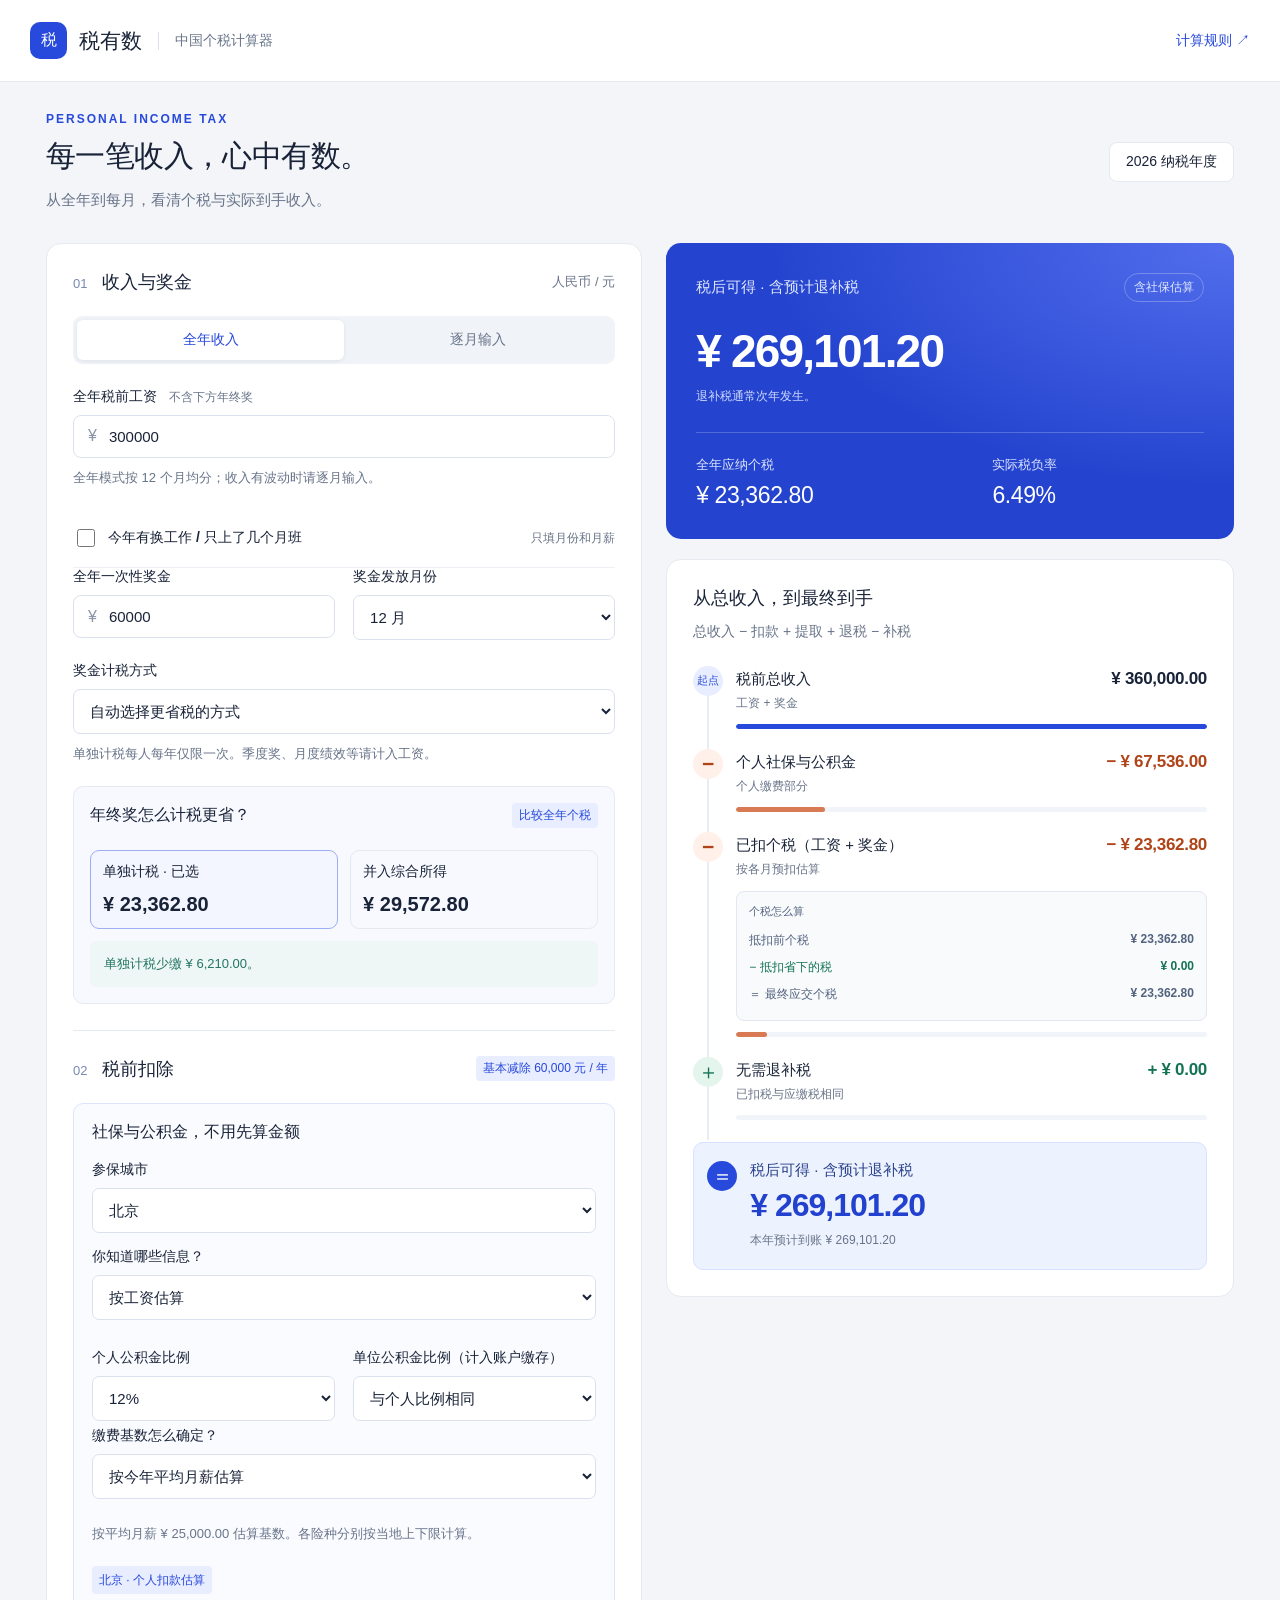
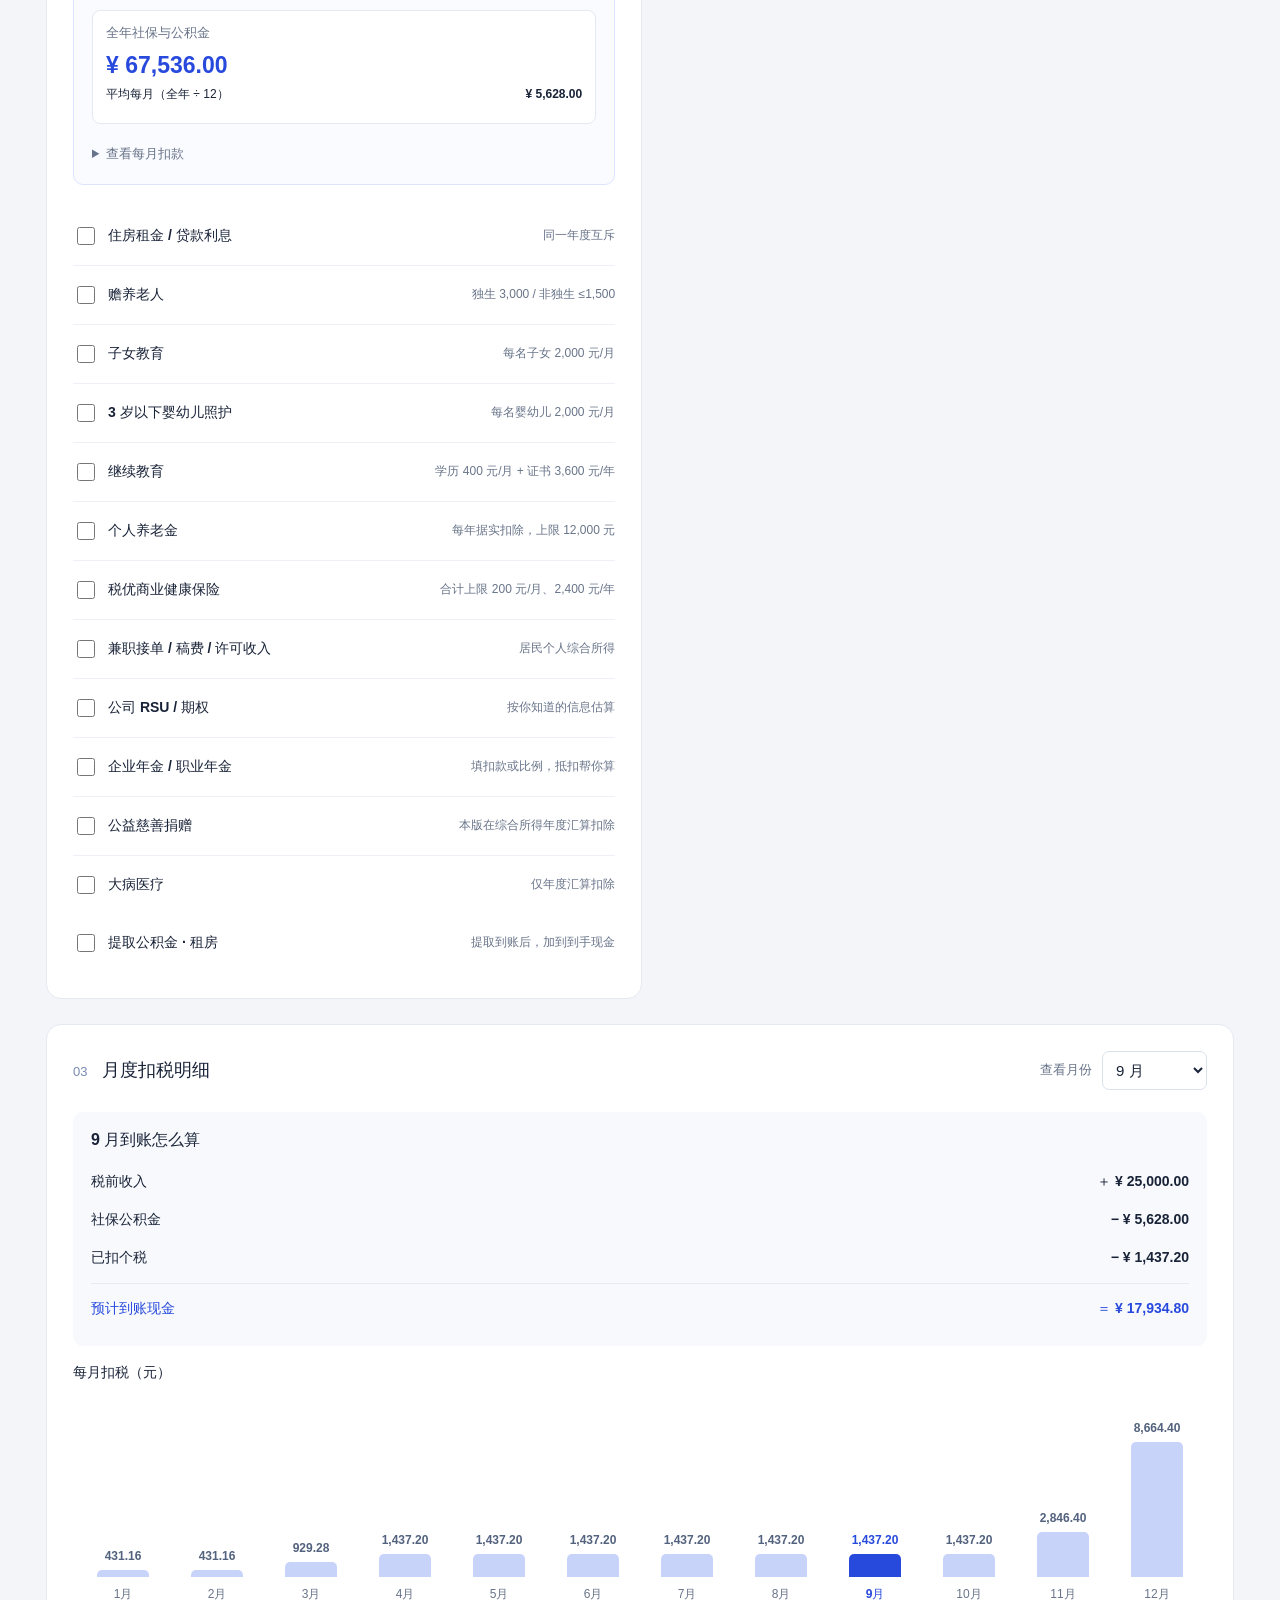
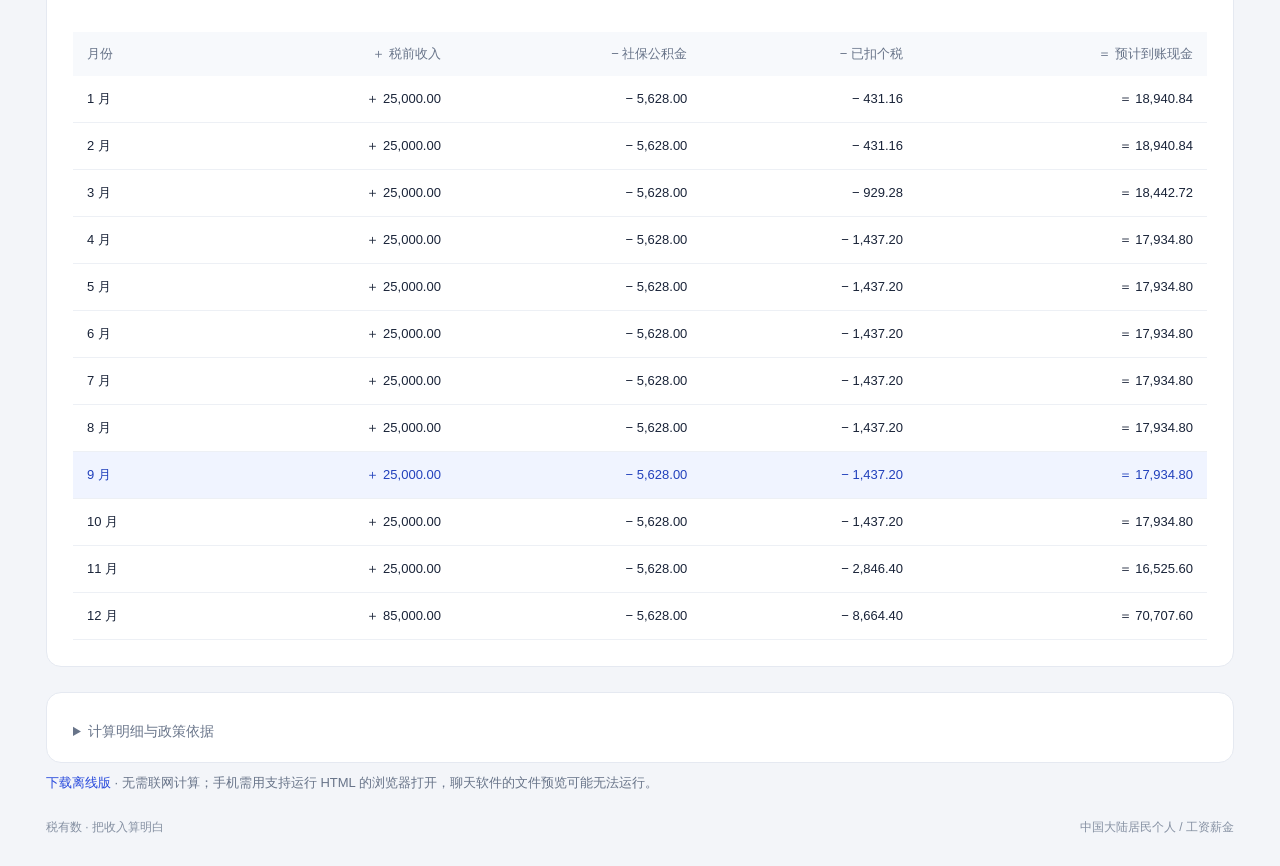
==== index.html @ 05e70723 "Publish responsive tax calculator" ====
<!doctype html>
<html lang="zh-CN"><head><meta charset="utf-8"><meta name="viewport" content="width=device-width,initial-scale=1"><title>税有数 · 中国个税计算器</title><meta name="description" content="计算中国居民工资薪金全年个税与月度累计预扣，比较年终奖计税方案，配置专项附加扣除。"><link rel="icon" type="image/svg+xml" href="data:image/svg+xml,%3Csvg xmlns='http://www.w3.org/2000/svg' viewBox='0 0 32 32'%3E%3Crect width='32' height='32' rx='8' fill='%232749dc'/%3E%3Cpath d='M9 9h14M9 15h5m4 0h5M9 21h5m4 0h5' stroke='white' stroke-width='3'/%3E%3C/svg%3E"><link rel="stylesheet" href="style.css?v=20"></head>
<body><header><div class="brand"><span class="logo">税</span><strong>税有数</strong><span class="brand-sub">中国个税计算器</span></div><a href="#rules">计算规则 ↗</a></header>
<main><div class="intro"><div><div class="eyebrow">PERSONAL INCOME TAX</div><h1>每一笔收入，心中有数。</h1><p>从全年到每月，看清个税与实际到手收入。</p></div><span class="year-tag">2026 纳税年度</span></div>
<div class="workspace"><section class="card inputs"><div class="section-title"><h2><span>01</span> 收入与奖金</h2><span class="muted">人民币 / 元</span></div><div class="segmented" id="input-mode"><button type="button" data-mode="annual" aria-pressed="true">全年收入</button><button type="button" data-mode="monthly" aria-pressed="false">逐月输入</button></div><div id="annual-input"><label for="annual">全年税前工资 <small>不含下方年终奖</small></label><div class="money-input"><span>¥</span><input id="annual" type="number" min="0" max="1000000000" step="0.01" value="300000"></div><p class="hint">全年模式按 12 个月均分；收入有波动时请逐月输入。</p></div><div id="monthly-input" hidden></div><div class="two-col"><div><label for="bonus">全年一次性奖金</label><div class="money-input"><span>¥</span><input id="bonus" type="number" min="0" max="1000000000" step="0.01" value="60000"></div></div><div><label for="bonus-month">奖金发放月份</label><select id="bonus-month"><option value="11">12 月</option></select></div></div><label for="method">奖金计税方式</label><select id="method"><option value="auto">自动选择更省税的方式</option><option value="separate">年终奖单独计税</option><option value="merged">并入全年综合所得</option></select><p class="hint">单独计税每人每年仅限一次。季度奖、月度绩效等请计入工资。</p><section id="comparison" class="bonus-comparison"></section><div id="deductions"></div></section>
<div class="results"><section class="net-card"><div class="net-heading"><span>税后可得 · 含预计退补税</span><span class="pill">实时测算</span></div><div class="net-value" id="net">¥ 0.00</div><p>退补税通常次年发生。</p><div class="net-bottom"><div>全年应纳个税<strong id="total-tax">¥ 0.00</strong></div><div>实际税负率<strong id="effective">0%</strong></div></div></section><section class="card" id="breakdown"></section></div></div>
<section class="card monthly-card"><div class="section-title"><h2><span>03</span> 月度扣税明细</h2><label class="month-select">查看月份 <select id="selected-month"></select></label></div><div id="month-summary"></div><h3 class="chart-title">每月扣税（元）</h3><div class="chart" id="chart" aria-label="十二个月预扣个税"></div><div class="table-wrap"><table><thead><tr><th>月份</th><th>税前收入</th><th>社保公积金</th><th>累计应税所得</th><th>工资预扣税</th><th>奖金单独税</th><th>副业预扣估算</th><th>税后收入</th><th>公积金提取</th><th>预计到账现金</th></tr></thead><tbody id="rows"></tbody></table></div></section>
<section class="card rules" id="rules"><h2>计算过程与政策依据</h2><div id="formula"></div><details><summary>适用范围与计算假设</summary><p>适用于中国大陆居民个人、同一单位全年连续任职的工资薪金与一笔符合规定的全年一次性奖金。副业入口覆盖居民劳务报酬、稿酬、特许权使用费；股权入口仅覆盖单位确认符合单独计税条件的股权激励。暂不覆盖经营所得、境外所得、非居民、特殊减免税，以及符合条件的直接减除全年 6 万元等特殊预扣办法。换单位或年中入职可切换实际已扣税核对模式；不模拟多单位扣缴。实际扣缴取决于单位申报记录。</p><p>全年税额为按当前输入测算的法定税额；月度税额为模拟预扣。默认退补税基于模拟；启用实际已扣税时按填写记录核对，满足确认条件时提示汇算免补税。可支配收入不扣日常房租、子女教育、医疗等生活支出；专项附加扣除只是减少应税所得，不是等额返现。个人养老金领取环节的税款不在本次测算中。</p><p>输入仅在当前网页内存中参与运算，刷新即恢复示例；不保存或上传收入数据。默认数值为演示数据，请按真实情况填写。</p></details><details><summary>税率表与官方政策来源 · 核验于 2026-09-20</summary><div id="rate-table"></div><ul><li><a target="_blank" rel="noopener" href="https://www.chinatax.gov.cn/chinatax/n810341/n810760/c3959585/content.html">国家税务总局：工资薪金累计预扣法与税率表</a></li><li><a target="_blank" rel="noopener" href="https://fgk.chinatax.gov.cn/zcfgk/c102416/c5211524/content.html">全年一次性奖金政策（执行至 2027 年 12 月 31 日）</a></li><li><a target="_blank" rel="noopener" href="https://www.chinatax.gov.cn/chinatax/n810219/n810744/n3752930/n3752974/c3963375/content.html">专项附加扣除暂行办法（结合下方提高标准通知）</a></li><li><a target="_blank" rel="noopener" href="https://www.gov.cn/zhengce/202309/content_6901403.htm">2023 年提高“一老一小”扣除标准</a></li><li><a target="_blank" rel="noopener" href="https://fgk.chinatax.gov.cn/zcfgk/c100016/c5237114/content.html">个人养老金每年 12,000 元限额与申报方式</a></li></ul></details><p class="hint">本工具用于个人测算，不代替个人所得税 App 的申报与税务机关核定。</p></section><section class="card rules"><h2>租房提取政策来源 · 核验于 2026-09-20</h2><p>预设覆盖普通租房。多子女、新市民、青年、保障房等优惠可能不同，可选择已核准额度填写。广州备案租房需填写中心核准上限；北京与广州简化方式的 2,000 元都是上限，不是最低到账保障。</p><p><a href="https://gjj.beijing.gov.cn/web/zwgk61/2024zcwj/436433464/436433466/436439104/index.html" target="_blank" rel="noopener">北京租房提取</a> · <a href="https://www.shzfgjj.cn/html/newxxgk/zcwj/gfxwj/224701.html" target="_blank" rel="noopener">上海租赁提取</a> · <a href="https://www.gz.gov.cn/gfxwj/sbmgfxwj/gzzfgjjglzx/content/post_9994206.html" target="_blank" rel="noopener">广州提取额度调整</a> · <a href="https://www.sz.gov.cn/cn/xxgk/zfxxgj/zwdt/content/post_12745504.html" target="_blank" rel="noopener">深圳租房提取</a></p><p>公积金提取属于账户资金转出，不增加本工具的应税工资，不改变租金专项附加扣除。全年到账现金按本年月度预扣税计算，汇算退补税通常次年发生，不提前计入本年现金。提取明细包含直付房东部分，到账现金只包含转入本人银行卡部分。</p></section><p class="hint"><a href="offline.html" download="税有数-离线版.html">下载离线版</a> · 无需联网计算；手机需用支持运行 HTML 的浏览器打开，聊天软件的文件预览可能无法运行。</p><footer><span>税有数 · 把收入算明白</span><span>中国大陆居民个人 / 工资薪金</span></footer></main><script type="module" src="app.mjs?v=20"></script></body></html>
---- style.css ----
:root{font-family:Inter,"PingFang SC","Microsoft YaHei",sans-serif;color:#192338;background:#f3f5f9;font-size:16px;font-synthesis:none;--blue:#2749dc;--muted:#687489;--line:#e5e9f1}*{box-sizing:border-box}body{margin:0}header{height:82px;background:#fff;border-bottom:1px solid var(--line);display:flex;align-items:center;justify-content:space-between;padding:0 max(30px,calc((100vw - 1240px)/2))}.brand{display:flex;align-items:center;gap:12px}.logo{background:var(--blue);color:#fff;width:37px;height:37px;display:grid;place-items:center;border-radius:10px;font-weight:700}.brand strong{font-size:21px}.brand-sub{border-left:1px solid #dbe0ea;padding-left:16px;margin-left:4px;color:var(--muted);font-size:14px}a{color:var(--blue);text-decoration:none}header a{font-size:14px}main{max-width:1240px;margin:auto;padding:38px 0 20px}.intro{display:flex;justify-content:space-between;align-items:center;margin-bottom:30px}.eyebrow{font-size:12px;letter-spacing:2px;font-weight:700;color:var(--blue)}h1{font-size:30px;letter-spacing:-.6px;margin:10px 0}p{line-height:1.7}.intro p{color:var(--muted);margin:0;font-size:15px}.year-tag{background:#fff;border:1px solid var(--line);padding:10px 16px;border-radius:8px;font-size:14px}.workspace{display:grid;grid-template-columns:minmax(0,1.05fr) minmax(0,1fr);gap:24px;align-items:start}.card{background:#fff;border:1px solid var(--line);border-radius:15px;padding:26px}.section-title{display:flex;justify-content:space-between;align-items:center;gap:12px;margin-bottom:22px}h2{font-size:18px;margin:0;font-weight:650}h2 span{color:#7788b1;font-size:13px;margin-right:10px;font-weight:500}.muted,.hint{color:var(--muted);font-size:13px}.hint{margin:9px 0 20px;line-height:1.75}.segmented{display:flex;background:#f0f3f8;padding:4px;border-radius:9px;margin-bottom:24px}.segmented button{flex:1;background:transparent;border:0;border-radius:6px;padding:11px;font-size:14px;color:var(--muted);cursor:pointer}.segmented button[aria-pressed=true]{background:#fff;color:var(--blue);font-weight:650;box-shadow:0 1px 4px #1b315915}label{display:block;font-size:14px;margin-bottom:9px}label small{font-size:12px;color:var(--muted);margin-left:8px}.money-input{display:flex;align-items:center;border:1px solid #dbe1ec;border-radius:8px;overflow:hidden;background:#fff}.money-input span{padding-left:14px;color:#8a94a6}.money-input input{border:0!important;width:100%;min-width:0}input,select{font:inherit;font-size:15px;border:1px solid #dbe1ec;border-radius:7px;padding:12px;min-width:0;color:#192338;background:#fff;width:100%;font-variant-numeric:tabular-nums}input:focus,select:focus{outline:2px solid #90a4ff;outline-offset:1px}input:invalid{outline:2px solid #d84949}input[type=checkbox]{width:18px;height:18px;accent-color:var(--blue);padding:0}button{font:inherit}button:focus-visible,a:focus-visible,summary:focus-visible{outline:3px solid #8099ff;outline-offset:3px}.two-col{display:grid;grid-template-columns:1fr 1fr;gap:18px;margin-bottom:22px}.results{display:grid;gap:20px}.net-card{padding:30px;border-radius:15px;background:#2444cf;color:#fff;position:relative;overflow:hidden;background-image:radial-gradient(ellipse at 100% 0%,#526eed 0,transparent 58%)}.net-heading{display:flex;justify-content:space-between;align-items:center;font-size:15px;color:#e1e8ff}.pill{border:1px solid #ffffff40;font-size:12px;padding:5px 9px;border-radius:20px}.net-value{font-size:46px;letter-spacing:-1.8px;font-weight:650;margin:22px 0 8px;font-variant-numeric:tabular-nums;overflow-wrap:anywhere}.net-card p{font-size:12px;color:#d0dbff;margin:0 0 26px}.net-bottom{border-top:1px solid #ffffff35;padding-top:23px;display:grid;grid-template-columns:1.4fr 1fr;font-size:13px;color:#dce3ff}.net-bottom strong{display:block;color:#fff;font-size:23px;font-weight:500;margin-top:8px;letter-spacing:-.4px}.ledger-row{display:flex;justify-content:space-between;align-items:baseline;gap:20px;padding:10px 0;font-size:14px}.ledger-row strong{font-weight:550;font-variant-numeric:tabular-nums}.ledger-row.total{border-top:1px solid var(--line);margin-top:8px;padding-top:18px}.stackbar{display:flex;height:9px;border-radius:6px;overflow:hidden;margin:22px 0 18px;background:#f0f2f6}.stackbar span{height:100%}.legend{font-size:12px;color:var(--muted);display:flex;gap:18px;flex-wrap:wrap}.legend i{display:inline-block;width:8px;height:8px;border-radius:2px;margin-right:5px}.compare-grid{display:grid;grid-template-columns:1fr 1fr;gap:12px;margin:20px 0 12px}.compare-option{border:1px solid var(--line);padding:16px;border-radius:9px;font-size:14px}.compare-option.active{border-color:#9eaef3;background:#f4f6ff}.compare-option strong{display:block;margin-top:12px;font-size:21px;font-weight:600}.tag{font-size:12px;background:#e8edff;color:var(--blue);padding:4px 7px;border-radius:4px}.notice{font-size:13px;line-height:1.7;background:#eef7f5;color:#247465;padding:12px 14px;border-radius:7px}.deduction-section{border-top:1px solid var(--line);margin-top:26px;padding-top:25px}.deduction-block{padding:17px 0;border-bottom:1px solid #edf0f5}.deduction-block:last-child{border:0}.deduction-top{display:flex;justify-content:space-between;align-items:center;gap:12px}.deduction-top label{margin:0;display:flex;align-items:center;gap:10px;font-weight:550}.deduction-top>span{font-size:12px;color:var(--muted)}.deduction-body{margin-top:14px}.deduction-body .two-col{margin-bottom:12px}.range{display:flex;align-items:center;gap:8px;margin:10px 0;font-size:13px;color:var(--muted)}.range select{padding:8px;width:auto;flex:1}.compact-grid{display:grid;grid-template-columns:repeat(3,1fr);gap:12px}.compact-grid label{font-size:12px;color:var(--muted)}.compact-grid input{padding:9px}.monthly-card{margin-top:25px}.month-select{display:flex;align-items:center;gap:10px;margin:0;color:var(--muted);font-size:13px}.month-select select{width:105px;padding:9px}.month-stats{display:grid;grid-template-columns:repeat(4,1fr);background:#f7f9fc;border-radius:9px;padding:21px;gap:15px}.month-stats label{color:var(--muted);font-size:13px}.month-stats strong{font-size:23px;font-weight:550;font-variant-numeric:tabular-nums}.chart{display:flex;gap:14px;height:170px;align-items:stretch;margin:25px 10px 15px}.bar-col{flex:1;display:flex;flex-direction:column;justify-content:flex-end;align-items:center;gap:9px;min-width:0;background:none;border:0;padding:0;cursor:pointer;color:var(--muted);font-size:12px}.bar-track{height:135px;display:flex;align-items:flex-end;width:100%;justify-content:center}.bar{background:#c8d3fa;border-radius:5px 5px 0 0;width:65%;min-height:3px;transition:height .2s}.bar-col[aria-pressed=true] .bar{background:var(--blue)}.bar-col[aria-pressed=true]{color:var(--blue);font-weight:700}.table-wrap{overflow-x:auto}table{width:100%;border-collapse:collapse;font-size:13px;font-variant-numeric:tabular-nums;white-space:nowrap}th{text-align:right;color:var(--muted);font-weight:500;background:#f7f9fc;padding:13px 14px}td{text-align:right;padding:14px;border-bottom:1px solid #edf0f5}th:first-child,td:first-child{text-align:left}tr.selected{background:#f0f4ff;color:#2140bc}.rules{margin-top:25px}.rules h2{margin-bottom:20px}.formula-box{background:#f7f9fc;padding:18px 20px;border-radius:9px;font-size:14px;line-height:1.9}.formula-box strong{color:var(--blue)}details{border-bottom:1px solid var(--line);padding:18px 0;font-size:14px;line-height:1.8}summary{cursor:pointer;font-weight:550}details p{color:var(--muted)}li{margin:8px 0}footer{display:flex;justify-content:space-between;color:#8590a2;font-size:12px;margin:24px 0 0}.error{background:#fff0ef;color:#b42318;padding:12px;border-radius:8px;font-size:14px}.section-title .hint{margin:0}[hidden]{display:none!important}@media(max-width:1300px){main{padding:30px 26px}}@media(max-width:800px){.workspace{grid-template-columns:1fr}.intro{align-items:start;gap:12px}h1{font-size:25px}.year-tag{font-size:12px;white-space:nowrap;padding:8px}.net-value{font-size:40px}.month-stats{grid-template-columns:1fr 1fr}.results{gap:16px}.brand-sub{display:none}}@media(max-width:480px){header{height:66px;padding:0 18px}main{padding:25px 14px}.intro{display:block}.year-tag{display:inline-block;margin-top:16px}.card,.net-card{padding:20px}.two-col{gap:12px}.compact-grid{grid-template-columns:repeat(2,1fr)}.section-title{flex-wrap:wrap}.chart{gap:6px;margin-left:0;margin-right:0}.month-stats strong{font-size:19px}.net-value{font-size:35px}.compare-option{padding:12px}.compare-option strong{font-size:18px}footer{gap:15px;line-height:1.7}.deduction-top>span{max-width:130px;text-align:right}}
:root .add-btn{border:1px solid #dbe1ec;background:#f7f9fc;color:var(--blue);font-size:13px;padding:10px 12px;border-radius:7px;cursor:pointer;margin-top:12px}
.uniform-pay{background:#f4f6ff;border:1px solid #dce3ff;border-radius:9px;padding:16px;margin-bottom:20px}.uniform-controls{display:flex;gap:10px}.uniform-controls input{flex:1;width:0}.uniform-controls button{border:0;border-radius:7px;background:var(--blue);color:#fff;padding:10px 14px;font-size:14px;cursor:pointer}.uniform-pay .hint{margin-bottom:0}.chart{height:210px;overflow-x:auto;padding-top:30px;padding-bottom:14px;align-items:flex-end}.bar-col{flex:1 0 76px}.bar-track{flex-shrink:0}.bar{position:relative}.bar-value{position:absolute;bottom:calc(100% + 7px);left:50%;transform:translateX(-50%);font-size:12px;white-space:nowrap;color:#53627e;font-weight:550;font-variant-numeric:tabular-nums}.bar-col[aria-pressed=true] .bar-value{color:var(--blue);font-weight:700}@media(max-width:480px){.uniform-controls{flex-direction:column}.uniform-controls input{width:100%;flex:auto}}
.social-panel{border:1px solid #dce3ff;border-radius:10px;padding:18px;background:#fafbff;margin-bottom:22px}.social-panel h3{font-size:16px;margin:0 0 18px}.social-panel>div>select,.social-panel>div>div>select{margin-bottom:15px}.social-panel .two-col{margin-top:14px;margin-bottom:6px}.social-panel .two-col select{margin:0}.social-periods{display:grid;grid-template-columns:1fr 1fr;gap:14px;margin-top:16px}.social-periods>div{background:#fff;border:1px solid var(--line);border-radius:8px;padding:13px}.social-periods h4{font-size:13px;color:var(--muted);font-weight:500;margin:0 0 10px}.social-total{font-size:23px;color:var(--blue);font-variant-numeric:tabular-nums}.social-periods .ledger-row{font-size:12px;gap:7px;padding:7px 0;flex-wrap:wrap}.social-periods .hint{margin:10px 0}.social-estimate-result .tag{display:inline-block;white-space:normal;line-height:1.7}.employer-note{font-size:12px;color:var(--muted);border-top:1px solid var(--line);padding-top:10px;margin-top:8px;line-height:1.8}.social-panel details{font-size:13px}.social-panel select{max-width:100%}@media(max-width:580px){.social-periods{grid-template-columns:1fr}.social-panel .two-col{grid-template-columns:1fr}.social-panel{padding:14px}.social-periods .ledger-row{font-size:14px}}
.cash-intro{font-size:14px;color:var(--muted);margin:10px 0 22px}.cash-equation{display:grid;gap:0}.cash-step{display:flex;gap:13px;position:relative;padding-bottom:20px}.cash-sign{flex:0 0 30px;height:30px;display:grid;place-items:center;border-radius:50%;background:#edf1fa;color:#506180;font-size:21px;font-weight:600;z-index:1}.cash-step:not(:last-child):before{content:'';position:absolute;left:14px;top:30px;bottom:0;border-left:2px solid #e8edf4}.cash-step.start .cash-sign{font-size:11px;background:#e8edff;color:#2749dc}.cash-item{min-width:0;flex:1;padding-top:3px}.cash-line{display:flex;justify-content:space-between;align-items:baseline;gap:12px;font-size:15px}.cash-line strong{white-space:nowrap;font-size:17px;letter-spacing:-.3px;font-variant-numeric:tabular-nums}.cash-item small{display:block;color:var(--muted);font-size:12px;line-height:1.6;margin-top:5px}.cash-meter{height:5px;background:#f1f4f8;border-radius:4px;overflow:hidden;margin-top:11px}.cash-meter i{display:block;height:100%;background:#2749dc;border-radius:4px}.cash-step.minus .cash-sign{background:#fff0e9;color:#b04419}.cash-step.minus strong{color:#b04419}.cash-step.minus .cash-meter i{background:#d87a53}.cash-step.plus .cash-sign{background:#e4f5ee;color:#147355}.cash-step.plus strong{color:#147355}.cash-step.plus .cash-meter i{background:#26936f}.cash-final{background:#edf2ff;border:1px solid #d9e2ff;border-radius:10px;padding:18px 13px;margin-top:2px}.cash-final .cash-sign{background:#2749dc;color:#fff}.cash-final .cash-item{padding:0}.cash-final .cash-item>span{font-size:15px;color:#29428b}.cash-final strong{display:block;color:#2141ce;font-size:32px;letter-spacing:-1px;font-variant-numeric:tabular-nums;margin:7px 0;overflow-wrap:anywhere}.cash-footnote{margin:16px 0 0}.cash-settlement{font-size:13px;padding-bottom:0;border-bottom:0;margin-top:4px}.cash-settlement summary{color:#53627e}@media(max-width:480px){.cash-line{flex-wrap:wrap;gap:5px}.cash-line strong{margin-left:auto}.cash-final strong{font-size:28px}.cash-step{gap:10px}.cash-intro{font-size:13px}}

.equation-panel{margin-top:24px;border-top:1px solid var(--line);padding-top:22px;color:#192338;background:transparent}.equation-panel h3{font-size:16px;margin:0 0 14px}.equation-row{display:grid;grid-template-columns:20px minmax(0,1fr) auto;align-items:baseline;gap:9px;padding:10px 0;font-size:14px}.equation-row strong{font-variant-numeric:tabular-nums;white-space:nowrap}.equation-sign{font-size:18px;color:#77839a}.equation-total{border-top:1px solid var(--line);margin-top:4px;font-weight:600}.equation-row.positive strong{color:#147355}.equation-row.negative strong{color:#b04419}.settlement-cash{background:#f3f6ff;padding:12px;border-radius:8px;margin:14px 0}.settlement-cash .equation-total{border:0;margin:0}.settlement-cash small,.result-note{display:block;color:var(--muted);font-size:12px;line-height:1.6;margin-top:10px}.minor-details,.policy-details{font-size:12px;color:var(--muted);border:0;padding-bottom:0}.minor-details .ledger-row{font-size:12px}.policy-details>summary{font-size:14px}.policy-details details,.policy-details p,.policy-details .formula-box{font-size:12px}.rules:has(>.policy-details){padding-top:8px;padding-bottom:18px}@media(max-width:350px){.equation-row{grid-template-columns:18px minmax(0,1fr);gap:5px}.equation-row strong{grid-column:2;text-align:right}.settlement-cash{padding:10px}}

.tax-inline{margin:12px 0 4px;padding:12px;border:1px solid #e2e7f0;border-radius:8px;background:#f8fafc;font-size:12px;color:#53627e}.tax-inline-title{font-size:11px;margin-bottom:8px}.tax-inline>div:not(.tax-inline-title),.tax-inline details div{display:flex;justify-content:space-between;gap:10px;padding:5px 0;flex-wrap:wrap}.tax-inline b{font-weight:550;white-space:nowrap;margin-left:auto;font-variant-numeric:tabular-nums}.tax-inline .tax-saving{color:#147355}.tax-inline details{margin-top:6px;padding-top:8px}.cash-settlement{margin:0;padding-bottom:20px}.cash-final .cash-item small{font-size:12px}

.social-periods>div:only-child{grid-column:1/-1}.hint:empty{display:none}

.bonus-comparison{margin:18px 0 26px;padding:16px;background:#f7f9ff;border:1px solid var(--line);border-radius:10px}.bonus-comparison h3{font-size:16px;margin:0}.bonus-comparison .section-title{flex-wrap:wrap;gap:8px}.bonus-comparison .compare-option{padding:12px}.bonus-comparison .compare-option strong{font-size:20px}.bonus-comparison .notice{margin-top:12px}

.bonus-comparison .compare-grid{grid-template-columns:repeat(2,minmax(0,1fr))}.bonus-comparison .compare-option{min-width:0;overflow-wrap:anywhere}.chart-title{font-size:14px;margin:18px 0 4px}@media(max-width:480px){.bonus-comparison .compare-grid{grid-template-columns:1fr}}

.month-equation{background:#f7f9fc;border-radius:10px;padding:18px}.month-equation h3{font-size:16px;margin:0 0 12px}.month-cash-row{display:flex;align-items:baseline;justify-content:space-between;gap:14px;padding:10px 0;font-size:14px}.month-cash-row strong{white-space:nowrap;font-variant-numeric:tabular-nums}.month-cash-row.total{border-top:1px solid var(--line);margin-top:6px;padding-top:16px;color:var(--blue);font-weight:650}@media(max-width:380px){.month-cash-row{flex-wrap:wrap;gap:4px}.month-cash-row strong{margin-left:auto}}

/* Small-screen forms keep readable controls and a single primary column. */
.workspace>* , .two-col>* , .compact-grid>*{min-width:0}
input[type=checkbox]{flex-shrink:0}
@media(max-width:680px){
 main{padding:24px 14px}.card,.net-card{padding:18px;border-radius:12px}
 .two-col,.social-panel .two-col{grid-template-columns:minmax(0,1fr);gap:16px}
 input:not([type=checkbox]),select{font-size:16px;min-height:46px;max-width:100%;padding:11px 10px}
 input[type=date]{display:block;min-width:0;width:100%}
 .money-input input{min-height:44px}
 .deduction-top{display:block}.deduction-top label{min-height:32px;line-height:1.5;align-items:flex-start}
 .deduction-top label input{margin-top:3px}.deduction-top>span{display:block;max-width:none;text-align:left;margin:3px 0 0 28px;line-height:1.5}
 .range{display:grid;grid-template-columns:minmax(0,1fr) auto minmax(0,1fr);gap:8px}
 .range>span:first-child{grid-column:1/-1}.range select{width:100%;padding:10px}
 .month-select{width:100%;justify-content:space-between}.month-select select{width:130px}
 .net-heading{flex-wrap:wrap;gap:8px}.net-bottom{grid-template-columns:minmax(0,1fr) minmax(0,1fr);gap:10px}.net-bottom strong{font-size:20px;overflow-wrap:anywhere}
 .ledger-row{gap:10px;flex-wrap:wrap}.ledger-row strong{margin-left:auto;overflow-wrap:anywhere}
 .social-total{font-size:25px;overflow-wrap:anywhere}.social-panel{padding:13px}
 .month-equation{padding:14px}.month-cash-row{flex-wrap:wrap;gap:5px}.month-cash-row strong{margin-left:auto}
 .cash-final{padding:14px 10px}.cash-final strong{font-size:clamp(24px,7vw,32px)}
 .table-wrap{max-width:100%;-webkit-overflow-scrolling:touch}th,td{padding:12px 10px}
 .table-wrap th:first-child,.table-wrap td:first-child{position:sticky;left:0;background:#fff;z-index:1}.table-wrap tr.selected td:first-child{background:#f0f4ff}
 .section-title{flex-wrap:wrap}.tag{white-space:normal;line-height:1.5}.bonus-comparison{padding:12px}
 .bonus-comparison .compare-grid{grid-template-columns:1fr}.segmented button,.add-btn,summary{min-height:44px}
 .hint,summary,.notice,.formula-box{overflow-wrap:anywhere}footer{flex-wrap:wrap}
}
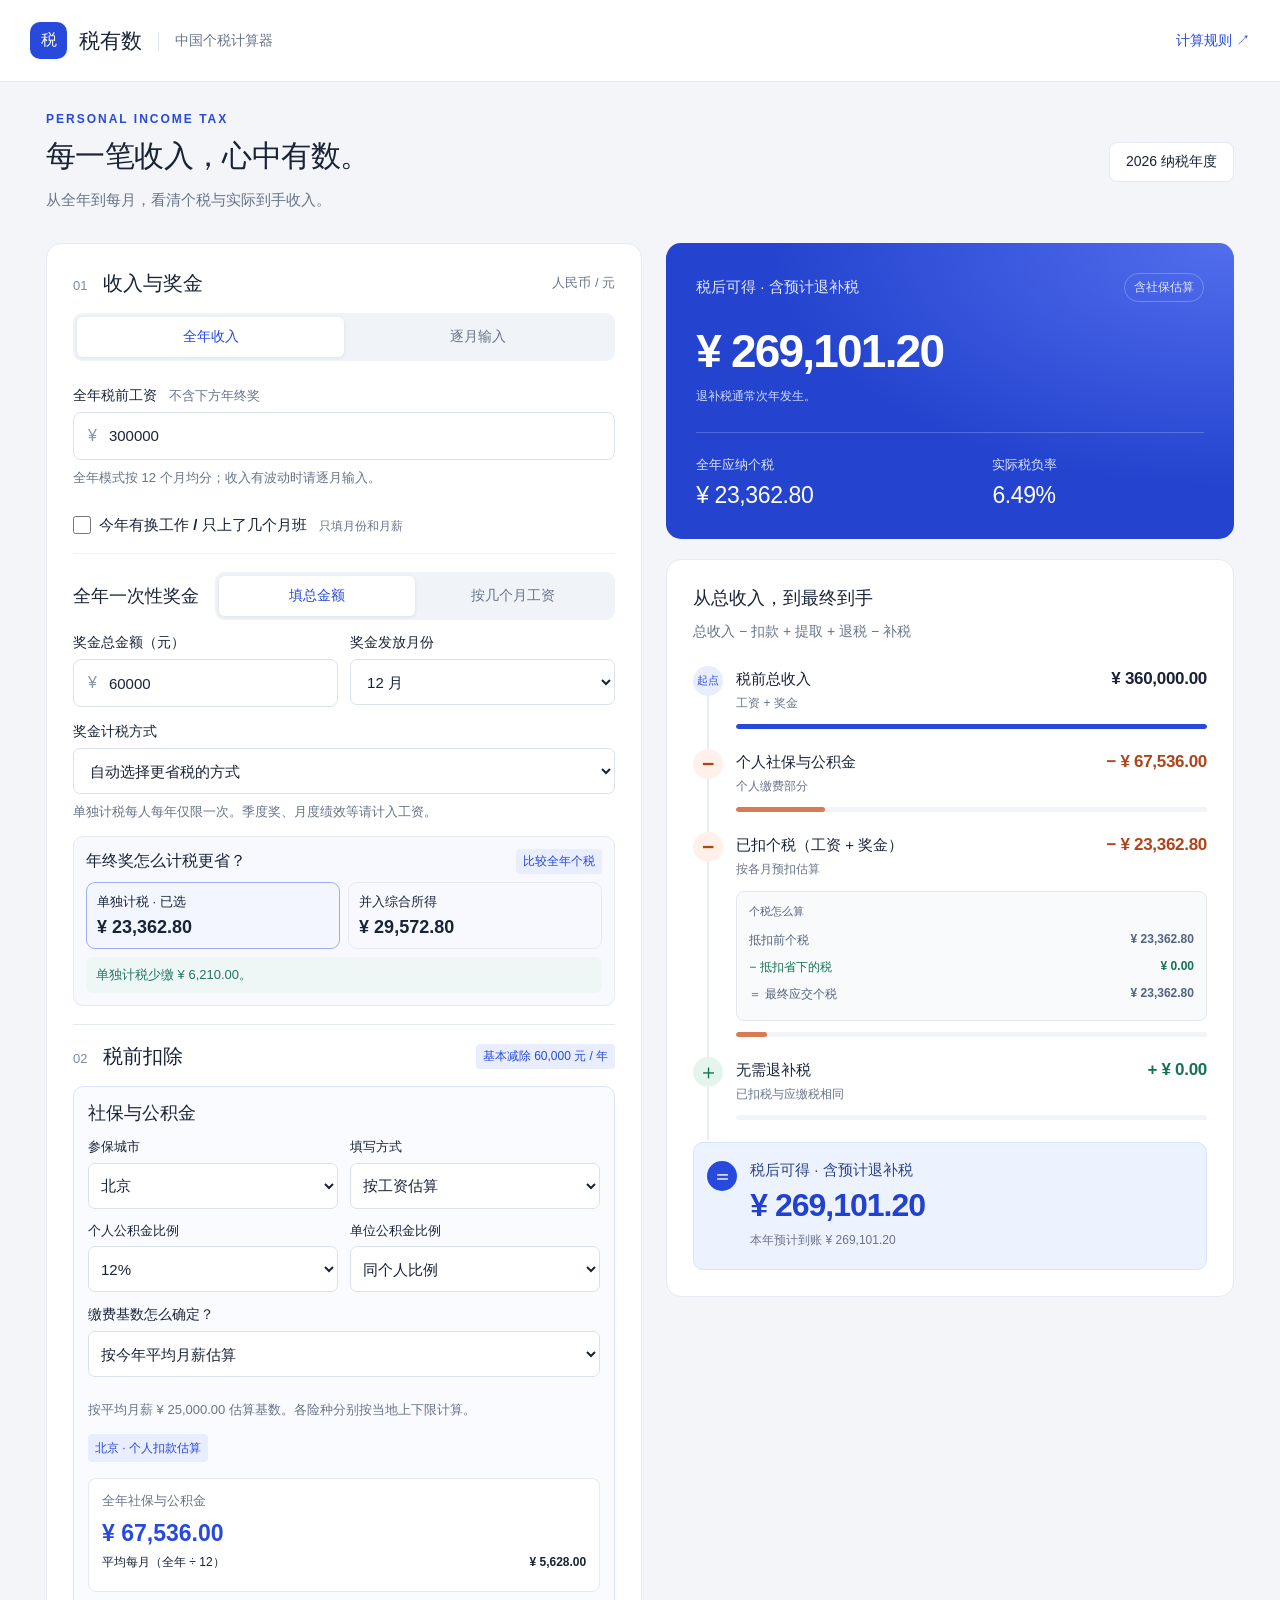
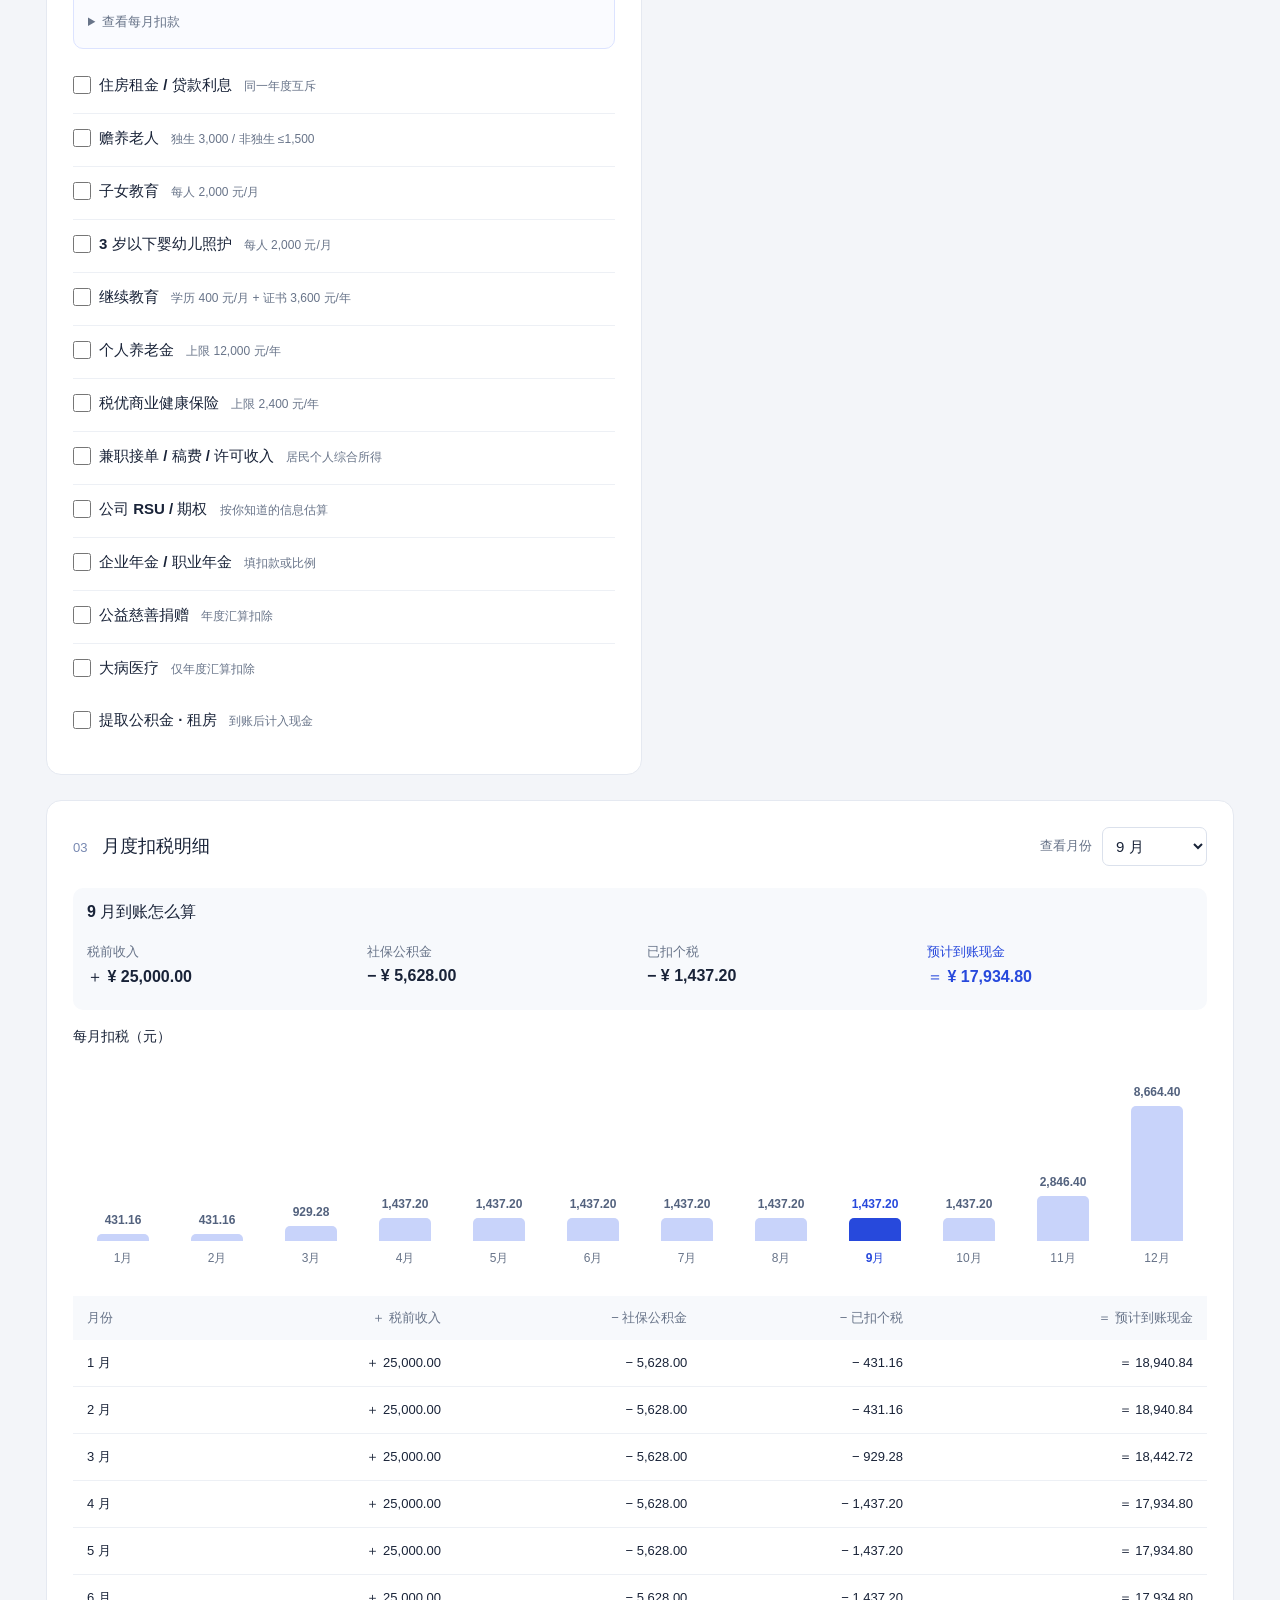
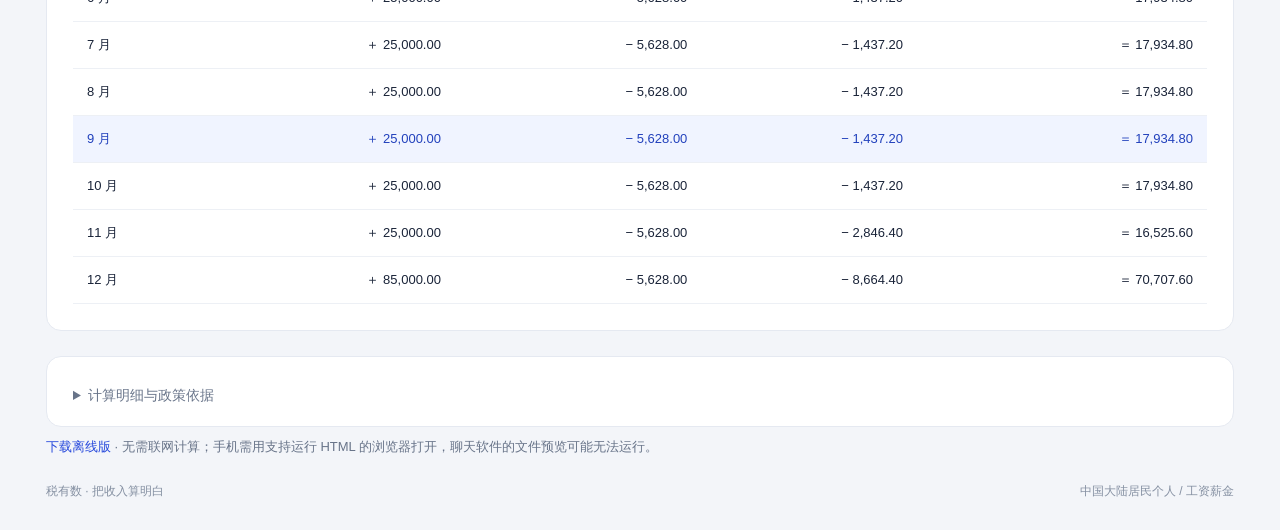
==== commit 67b176c5: "Add bonus salary-month input and compact responsive layouts Support bonus entry by total or salary m" ====
--- a/index.html
+++ b/index.html
@@ -1,8 +1,8 @@
 <!doctype html>
-<html lang="zh-CN"><head><meta charset="utf-8"><meta name="viewport" content="width=device-width,initial-scale=1"><title>税有数 · 中国个税计算器</title><meta name="description" content="计算中国居民工资薪金全年个税与月度累计预扣，比较年终奖计税方案，配置专项附加扣除。"><link rel="icon" type="image/svg+xml" href="data:image/svg+xml,%3Csvg xmlns='http://www.w3.org/2000/svg' viewBox='0 0 32 32'%3E%3Crect width='32' height='32' rx='8' fill='%232749dc'/%3E%3Cpath d='M9 9h14M9 15h5m4 0h5M9 21h5m4 0h5' stroke='white' stroke-width='3'/%3E%3C/svg%3E"><link rel="stylesheet" href="style.css?v=20"></head>
+<html lang="zh-CN"><head><meta charset="utf-8"><meta name="viewport" content="width=device-width,initial-scale=1"><title>税有数 · 中国个税计算器</title><meta name="description" content="计算中国居民工资薪金全年个税与月度累计预扣，比较年终奖计税方案，配置专项附加扣除。"><link rel="icon" type="image/svg+xml" href="data:image/svg+xml,%3Csvg xmlns='http://www.w3.org/2000/svg' viewBox='0 0 32 32'%3E%3Crect width='32' height='32' rx='8' fill='%232749dc'/%3E%3Cpath d='M9 9h14M9 15h5m4 0h5M9 21h5m4 0h5' stroke='white' stroke-width='3'/%3E%3C/svg%3E"><link rel="stylesheet" href="style.css?v=21"></head>
 <body><header><div class="brand"><span class="logo">税</span><strong>税有数</strong><span class="brand-sub">中国个税计算器</span></div><a href="#rules">计算规则 ↗</a></header>
 <main><div class="intro"><div><div class="eyebrow">PERSONAL INCOME TAX</div><h1>每一笔收入，心中有数。</h1><p>从全年到每月，看清个税与实际到手收入。</p></div><span class="year-tag">2026 纳税年度</span></div>
 <div class="workspace"><section class="card inputs"><div class="section-title"><h2><span>01</span> 收入与奖金</h2><span class="muted">人民币 / 元</span></div><div class="segmented" id="input-mode"><button type="button" data-mode="annual" aria-pressed="true">全年收入</button><button type="button" data-mode="monthly" aria-pressed="false">逐月输入</button></div><div id="annual-input"><label for="annual">全年税前工资 <small>不含下方年终奖</small></label><div class="money-input"><span>¥</span><input id="annual" type="number" min="0" max="1000000000" step="0.01" value="300000"></div><p class="hint">全年模式按 12 个月均分；收入有波动时请逐月输入。</p></div><div id="monthly-input" hidden></div><div class="two-col"><div><label for="bonus">全年一次性奖金</label><div class="money-input"><span>¥</span><input id="bonus" type="number" min="0" max="1000000000" step="0.01" value="60000"></div></div><div><label for="bonus-month">奖金发放月份</label><select id="bonus-month"><option value="11">12 月</option></select></div></div><label for="method">奖金计税方式</label><select id="method"><option value="auto">自动选择更省税的方式</option><option value="separate">年终奖单独计税</option><option value="merged">并入全年综合所得</option></select><p class="hint">单独计税每人每年仅限一次。季度奖、月度绩效等请计入工资。</p><section id="comparison" class="bonus-comparison"></section><div id="deductions"></div></section>
 <div class="results"><section class="net-card"><div class="net-heading"><span>税后可得 · 含预计退补税</span><span class="pill">实时测算</span></div><div class="net-value" id="net">¥ 0.00</div><p>退补税通常次年发生。</p><div class="net-bottom"><div>全年应纳个税<strong id="total-tax">¥ 0.00</strong></div><div>实际税负率<strong id="effective">0%</strong></div></div></section><section class="card" id="breakdown"></section></div></div>
 <section class="card monthly-card"><div class="section-title"><h2><span>03</span> 月度扣税明细</h2><label class="month-select">查看月份 <select id="selected-month"></select></label></div><div id="month-summary"></div><h3 class="chart-title">每月扣税（元）</h3><div class="chart" id="chart" aria-label="十二个月预扣个税"></div><div class="table-wrap"><table><thead><tr><th>月份</th><th>税前收入</th><th>社保公积金</th><th>累计应税所得</th><th>工资预扣税</th><th>奖金单独税</th><th>副业预扣估算</th><th>税后收入</th><th>公积金提取</th><th>预计到账现金</th></tr></thead><tbody id="rows"></tbody></table></div></section>
-<section class="card rules" id="rules"><h2>计算过程与政策依据</h2><div id="formula"></div><details><summary>适用范围与计算假设</summary><p>适用于中国大陆居民个人、同一单位全年连续任职的工资薪金与一笔符合规定的全年一次性奖金。副业入口覆盖居民劳务报酬、稿酬、特许权使用费；股权入口仅覆盖单位确认符合单独计税条件的股权激励。暂不覆盖经营所得、境外所得、非居民、特殊减免税，以及符合条件的直接减除全年 6 万元等特殊预扣办法。换单位或年中入职可切换实际已扣税核对模式；不模拟多单位扣缴。实际扣缴取决于单位申报记录。</p><p>全年税额为按当前输入测算的法定税额；月度税额为模拟预扣。默认退补税基于模拟；启用实际已扣税时按填写记录核对，满足确认条件时提示汇算免补税。可支配收入不扣日常房租、子女教育、医疗等生活支出；专项附加扣除只是减少应税所得，不是等额返现。个人养老金领取环节的税款不在本次测算中。</p><p>输入仅在当前网页内存中参与运算，刷新即恢复示例；不保存或上传收入数据。默认数值为演示数据，请按真实情况填写。</p></details><details><summary>税率表与官方政策来源 · 核验于 2026-09-20</summary><div id="rate-table"></div><ul><li><a target="_blank" rel="noopener" href="https://www.chinatax.gov.cn/chinatax/n810341/n810760/c3959585/content.html">国家税务总局：工资薪金累计预扣法与税率表</a></li><li><a target="_blank" rel="noopener" href="https://fgk.chinatax.gov.cn/zcfgk/c102416/c5211524/content.html">全年一次性奖金政策（执行至 2027 年 12 月 31 日）</a></li><li><a target="_blank" rel="noopener" href="https://www.chinatax.gov.cn/chinatax/n810219/n810744/n3752930/n3752974/c3963375/content.html">专项附加扣除暂行办法（结合下方提高标准通知）</a></li><li><a target="_blank" rel="noopener" href="https://www.gov.cn/zhengce/202309/content_6901403.htm">2023 年提高“一老一小”扣除标准</a></li><li><a target="_blank" rel="noopener" href="https://fgk.chinatax.gov.cn/zcfgk/c100016/c5237114/content.html">个人养老金每年 12,000 元限额与申报方式</a></li></ul></details><p class="hint">本工具用于个人测算，不代替个人所得税 App 的申报与税务机关核定。</p></section><section class="card rules"><h2>租房提取政策来源 · 核验于 2026-09-20</h2><p>预设覆盖普通租房。多子女、新市民、青年、保障房等优惠可能不同，可选择已核准额度填写。广州备案租房需填写中心核准上限；北京与广州简化方式的 2,000 元都是上限，不是最低到账保障。</p><p><a href="https://gjj.beijing.gov.cn/web/zwgk61/2024zcwj/436433464/436433466/436439104/index.html" target="_blank" rel="noopener">北京租房提取</a> · <a href="https://www.shzfgjj.cn/html/newxxgk/zcwj/gfxwj/224701.html" target="_blank" rel="noopener">上海租赁提取</a> · <a href="https://www.gz.gov.cn/gfxwj/sbmgfxwj/gzzfgjjglzx/content/post_9994206.html" target="_blank" rel="noopener">广州提取额度调整</a> · <a href="https://www.sz.gov.cn/cn/xxgk/zfxxgj/zwdt/content/post_12745504.html" target="_blank" rel="noopener">深圳租房提取</a></p><p>公积金提取属于账户资金转出，不增加本工具的应税工资，不改变租金专项附加扣除。全年到账现金按本年月度预扣税计算，汇算退补税通常次年发生，不提前计入本年现金。提取明细包含直付房东部分，到账现金只包含转入本人银行卡部分。</p></section><p class="hint"><a href="offline.html" download="税有数-离线版.html">下载离线版</a> · 无需联网计算；手机需用支持运行 HTML 的浏览器打开，聊天软件的文件预览可能无法运行。</p><footer><span>税有数 · 把收入算明白</span><span>中国大陆居民个人 / 工资薪金</span></footer></main><script type="module" src="app.mjs?v=20"></script></body></html>
+<section class="card rules" id="rules"><h2>计算过程与政策依据</h2><div id="formula"></div><details><summary>适用范围与计算假设</summary><p>适用于中国大陆居民个人、同一单位全年连续任职的工资薪金与一笔符合规定的全年一次性奖金。副业入口覆盖居民劳务报酬、稿酬、特许权使用费；股权入口仅覆盖单位确认符合单独计税条件的股权激励。暂不覆盖经营所得、境外所得、非居民、特殊减免税，以及符合条件的直接减除全年 6 万元等特殊预扣办法。换单位或年中入职可切换实际已扣税核对模式；不模拟多单位扣缴。实际扣缴取决于单位申报记录。</p><p>全年税额为按当前输入测算的法定税额；月度税额为模拟预扣。默认退补税基于模拟；启用实际已扣税时按填写记录核对，满足确认条件时提示汇算免补税。可支配收入不扣日常房租、子女教育、医疗等生活支出；专项附加扣除只是减少应税所得，不是等额返现。个人养老金领取环节的税款不在本次测算中。</p><p>输入仅在当前网页内存中参与运算，刷新即恢复示例；不保存或上传收入数据。默认数值为演示数据，请按真实情况填写。</p></details><details><summary>税率表与官方政策来源 · 核验于 2026-09-20</summary><div id="rate-table"></div><ul><li><a target="_blank" rel="noopener" href="https://www.chinatax.gov.cn/chinatax/n810341/n810760/c3959585/content.html">国家税务总局：工资薪金累计预扣法与税率表</a></li><li><a target="_blank" rel="noopener" href="https://fgk.chinatax.gov.cn/zcfgk/c102416/c5211524/content.html">全年一次性奖金政策（执行至 2027 年 12 月 31 日）</a></li><li><a target="_blank" rel="noopener" href="https://www.chinatax.gov.cn/chinatax/n810219/n810744/n3752930/n3752974/c3963375/content.html">专项附加扣除暂行办法（结合下方提高标准通知）</a></li><li><a target="_blank" rel="noopener" href="https://www.gov.cn/zhengce/202309/content_6901403.htm">2023 年提高“一老一小”扣除标准</a></li><li><a target="_blank" rel="noopener" href="https://fgk.chinatax.gov.cn/zcfgk/c100016/c5237114/content.html">个人养老金每年 12,000 元限额与申报方式</a></li></ul></details><p class="hint">本工具用于个人测算，不代替个人所得税 App 的申报与税务机关核定。</p></section><section class="card rules"><h2>租房提取政策来源 · 核验于 2026-09-20</h2><p>预设覆盖普通租房。多子女、新市民、青年、保障房等优惠可能不同，可选择已核准额度填写。广州备案租房需填写中心核准上限；北京与广州简化方式的 2,000 元都是上限，不是最低到账保障。</p><p><a href="https://gjj.beijing.gov.cn/web/zwgk61/2024zcwj/436433464/436433466/436439104/index.html" target="_blank" rel="noopener">北京租房提取</a> · <a href="https://www.shzfgjj.cn/html/newxxgk/zcwj/gfxwj/224701.html" target="_blank" rel="noopener">上海租赁提取</a> · <a href="https://www.gz.gov.cn/gfxwj/sbmgfxwj/gzzfgjjglzx/content/post_9994206.html" target="_blank" rel="noopener">广州提取额度调整</a> · <a href="https://www.sz.gov.cn/cn/xxgk/zfxxgj/zwdt/content/post_12745504.html" target="_blank" rel="noopener">深圳租房提取</a></p><p>公积金提取属于账户资金转出，不增加本工具的应税工资，不改变租金专项附加扣除。全年到账现金按本年月度预扣税计算，汇算退补税通常次年发生，不提前计入本年现金。提取明细包含直付房东部分，到账现金只包含转入本人银行卡部分。</p></section><p class="hint"><a href="offline.html" download="税有数-离线版.html">下载离线版</a> · 无需联网计算；手机需用支持运行 HTML 的浏览器打开，聊天软件的文件预览可能无法运行。</p><footer><span>税有数 · 把收入算明白</span><span>中国大陆居民个人 / 工资薪金</span></footer></main><script type="module" src="app.mjs?v=21"></script></body></html>
--- a/style.css
+++ b/style.css
@@ -41,3 +41,56 @@
  .bonus-comparison .compare-grid{grid-template-columns:1fr}.segmented button,.add-btn,summary{min-height:44px}
  .hint,summary,.notice,.formula-box{overflow-wrap:anywhere}footer{flex-wrap:wrap}
 }
+/* Keep entered values subordinate to section headings. */
+.inputs label,.inputs .compact-grid label{font-size:16px;line-height:1.5}
+.inputs input:not([type=checkbox]),.inputs select{font-size:15px;font-weight:400;line-height:1.4;min-height:46px}
+.inputs h2{font-size:20px}.inputs h3{font-size:18px}
+.inputs label small{font-size:13px}
+.bonus-input-title{margin:24px 0 12px}.bonus-month-only{grid-template-columns:minmax(0,1fr)}
+.bonus-follow{display:flex;align-items:center;gap:8px}.bonus-follow input{margin:0}
+#bonus-entry-mode{margin-bottom:16px}#bonus-months-fields .notice{font-size:15px;overflow-wrap:anywhere}
+@media(max-width:700px){.inputs input:not([type=checkbox]),.inputs select{font-size:16px}}
+/* Compact related controls without shrinking touch targets. */
+.inputs .two-col{gap:12px;margin-bottom:14px}
+.inputs label{margin-bottom:6px;font-size:14px}
+.inputs .hint{margin:7px 0 12px}
+.inputs .section-title{margin-bottom:16px}
+.inputs .deduction-section{margin-top:18px;padding-top:18px}
+.inputs .deduction-block{padding:10px 0}
+.inputs .deduction-top{display:block}
+.inputs .deduction-top label{display:block;min-height:32px;margin:0;line-height:1.8;font-size:15px;font-weight:550;cursor:pointer}
+.inputs .deduction-top label input{display:inline-block;vertical-align:middle;margin:0 8px 2px 0;flex:none}
+.inputs .deduction-top small{display:inline;color:var(--muted);font-size:12px;font-weight:400;margin:0 0 0 8px;line-height:1.5}
+.social-panel{padding:14px;margin-bottom:12px}
+.social-panel h3{margin-bottom:12px}
+.social-panel .two-col{grid-template-columns:repeat(2,minmax(0,1fr));margin-top:0;margin-bottom:12px}
+.social-panel .two-col>div{min-width:0}
+.social-panel .two-col label{font-size:13px}
+.social-panel select{padding-left:8px;padding-right:4px}
+.social-panel .social-basics select{margin:0}
+.bonus-comparison{margin:12px 0 18px;padding:12px}
+.inputs .bonus-comparison h3{font-size:16px}
+.bonus-comparison .section-title{margin-bottom:8px}
+.bonus-comparison .compare-grid{grid-template-columns:repeat(2,minmax(0,1fr));gap:8px;margin:8px 0}
+.bonus-comparison .compare-option{padding:10px;font-size:13px}
+.bonus-comparison .compare-option strong{font-size:18px;margin-top:6px}
+.bonus-comparison .notice{margin-top:8px;padding:7px 10px}
+@media(min-width:480px){.inputs .two-col{grid-template-columns:repeat(2,minmax(0,1fr))}.inputs .bonus-month-only{grid-template-columns:1fr}}
+@media(max-width:359px){.social-panel .two-col{grid-template-columns:1fr}.bonus-comparison .compare-option{padding:8px}.bonus-comparison .compare-option strong{font-size:16px}}
+.bonus-input-header{display:flex;flex-wrap:wrap;align-items:center;gap:10px 16px;margin:18px 0 12px}
+.bonus-input-header .bonus-input-title{margin:0;flex:none}
+.bonus-input-header #bonus-entry-mode{flex:1 1 230px;margin:0;min-width:0}
+.bonus-input-header .segmented button{padding:8px;min-height:40px;white-space:nowrap}
+#bonus-months-fields .two-col{grid-template-columns:repeat(2,minmax(0,1fr));gap:12px}
+#bonus-months-fields .two-col>div{min-width:0}
+#bonus-months-fields .notice{margin:8px 0 12px;padding:8px 10px;font-size:13px}
+.month-equation{padding:14px}
+.month-cash-grid{display:grid;grid-template-columns:repeat(auto-fit,minmax(125px,1fr));gap:8px 14px;align-items:stretch}
+.month-cash-grid .month-cash-row{display:flex;flex-direction:column;align-items:flex-start;justify-content:flex-start;gap:6px;padding:8px 0;min-width:0;font-size:13px}
+.month-cash-grid .month-cash-row>span{color:var(--muted)}
+.month-cash-grid .month-cash-row strong{margin:0;font-size:16px;white-space:nowrap}
+.month-cash-grid .month-cash-row.wide{grid-column:span 2}
+.month-cash-grid .month-cash-row.total{border:0;margin:0;padding:8px 0}
+.month-cash-grid .month-cash-row.total>span{color:var(--blue)}
+@media(min-width:480px){.monthly-card>.section-title{flex-wrap:nowrap}.monthly-card .month-select{width:auto;justify-content:flex-end;white-space:nowrap}}
+@media(max-width:359px){.month-cash-grid{grid-template-columns:repeat(2,minmax(0,1fr));gap:8px}.month-cash-grid .month-cash-row strong{font-size:14px}#bonus-months-fields label{font-size:13px}}
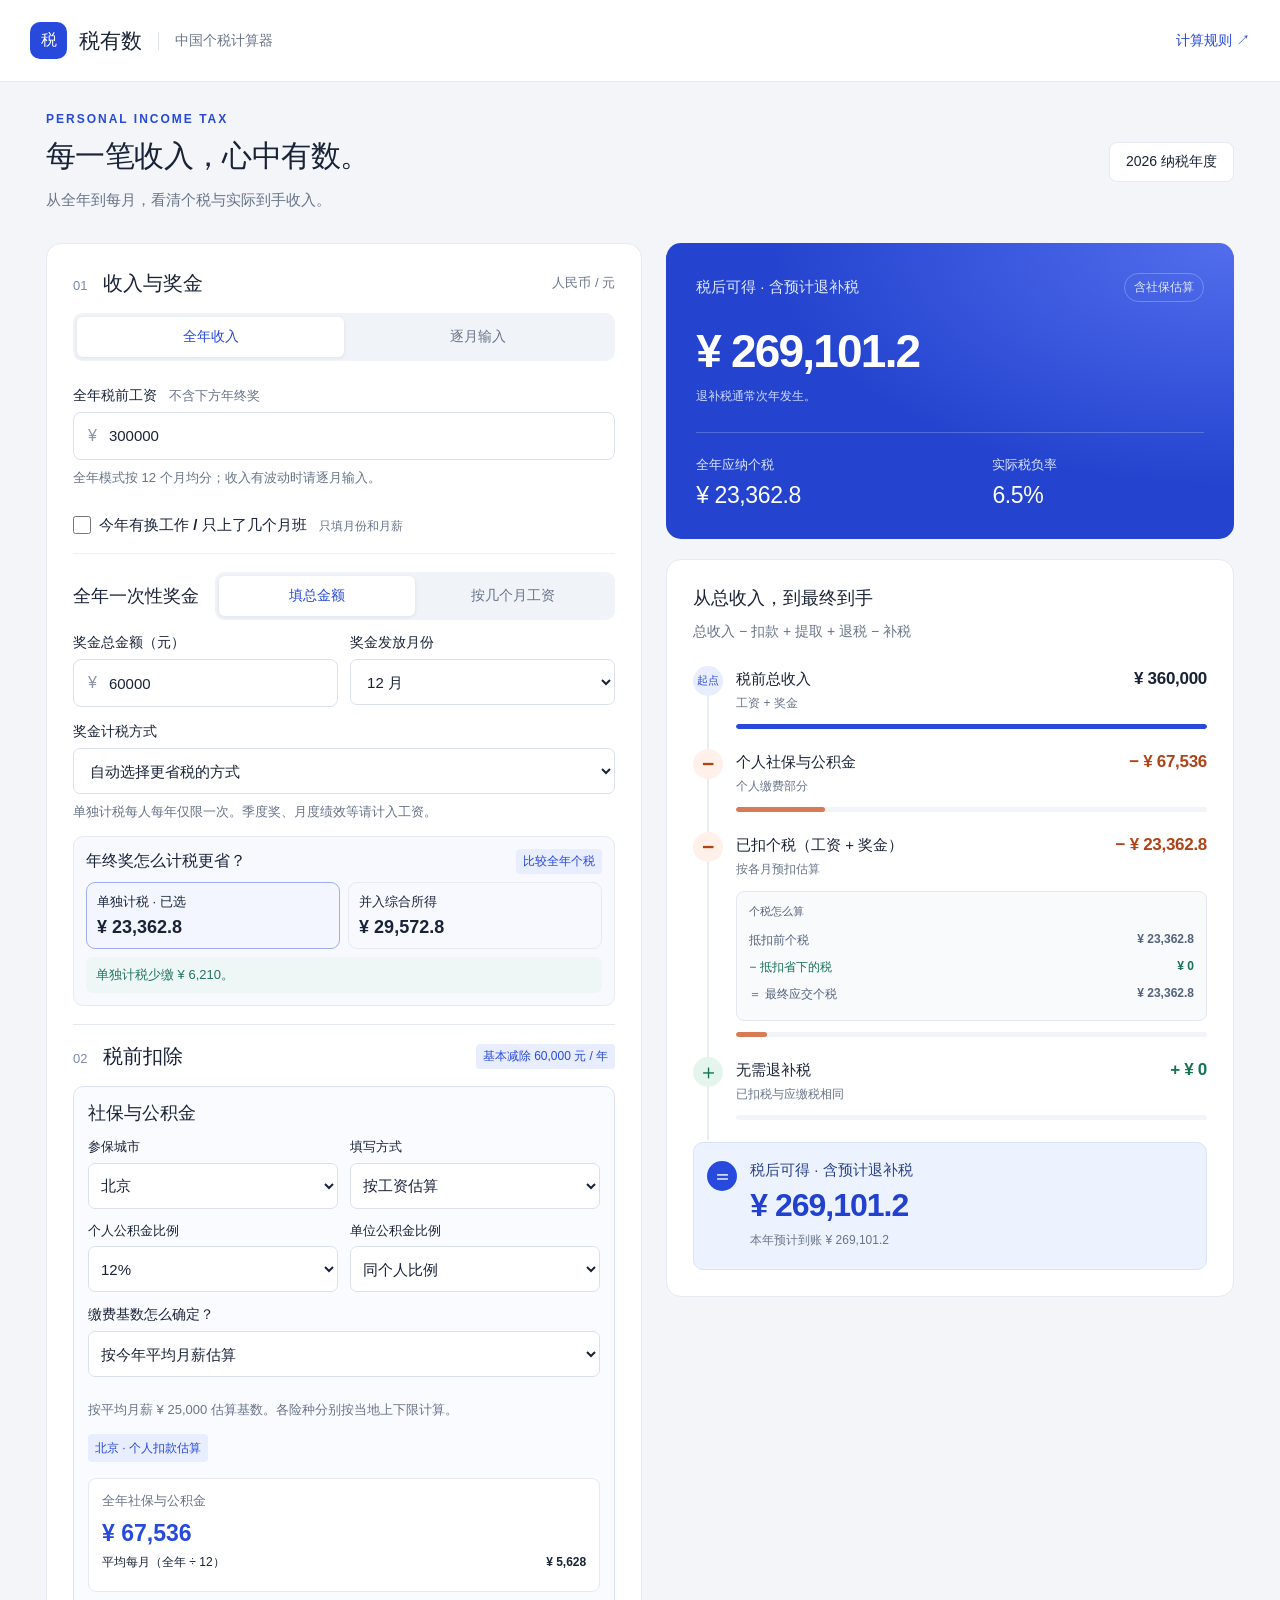
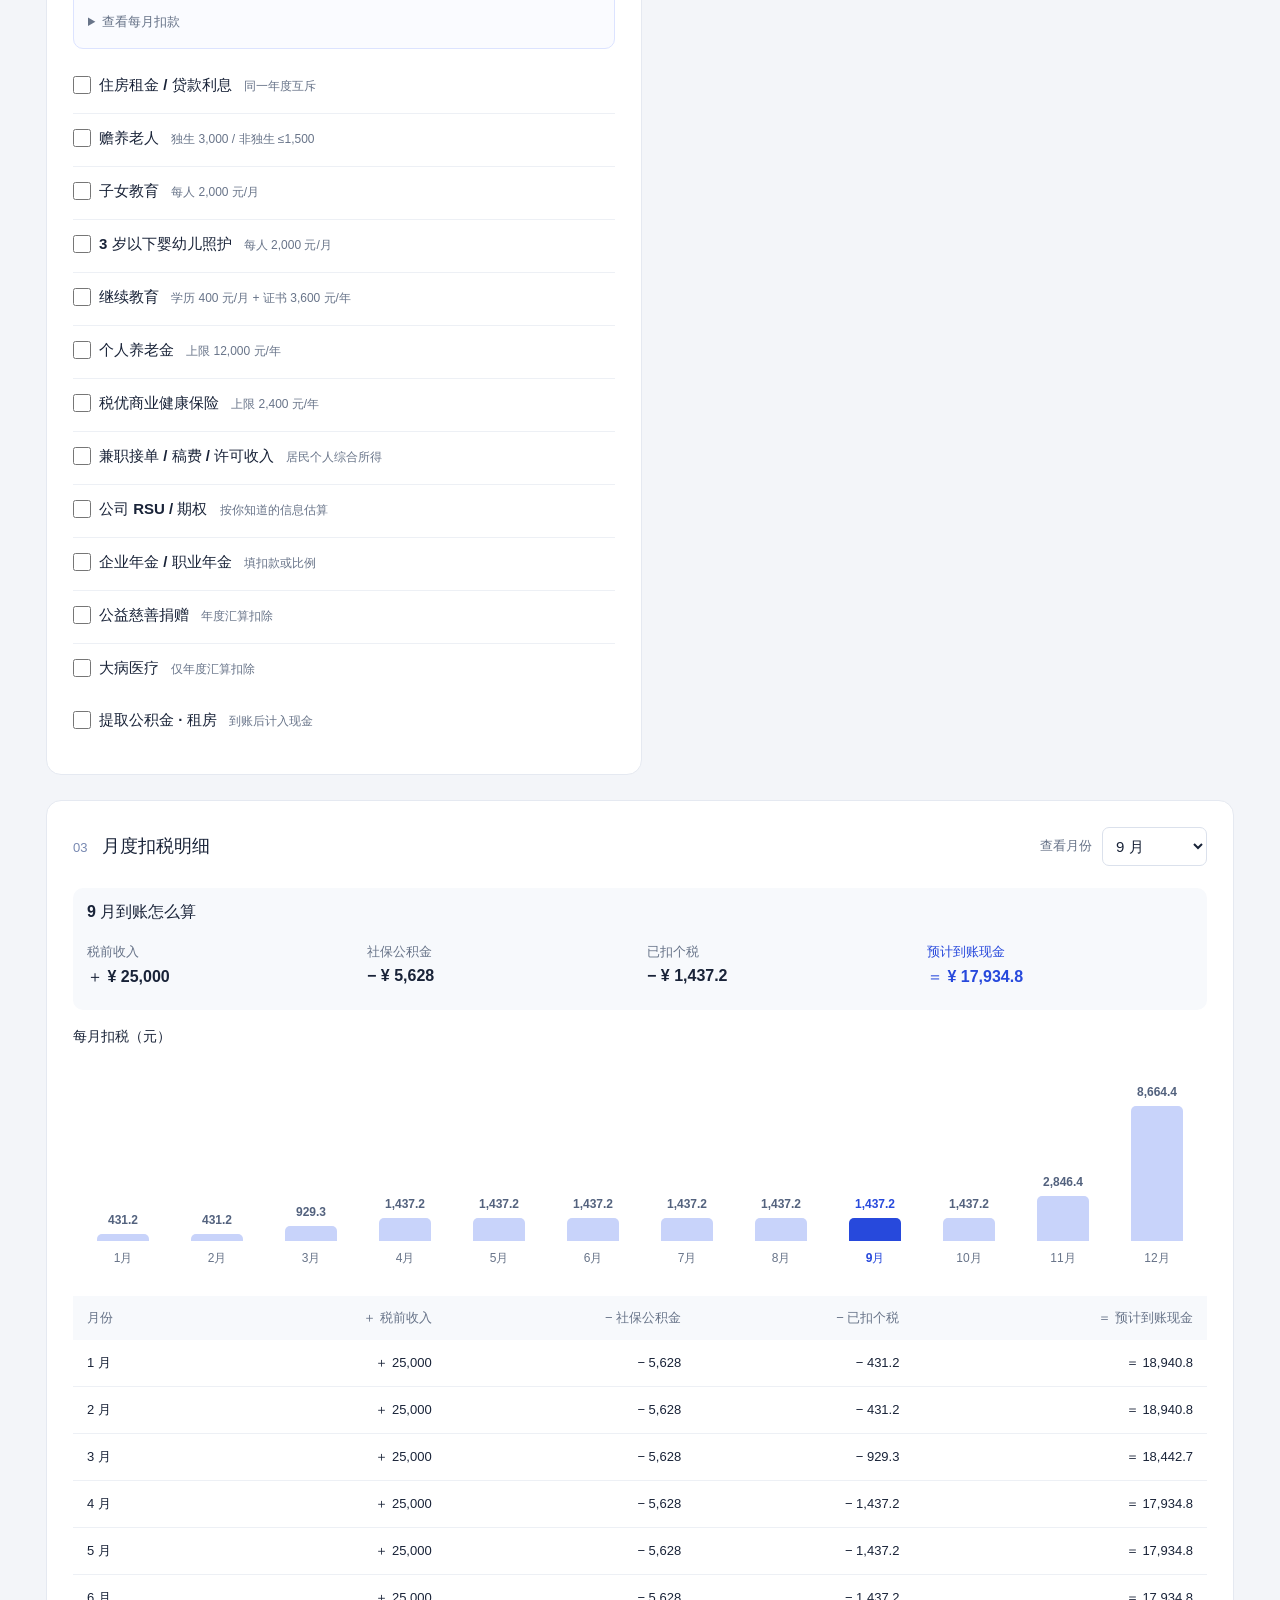
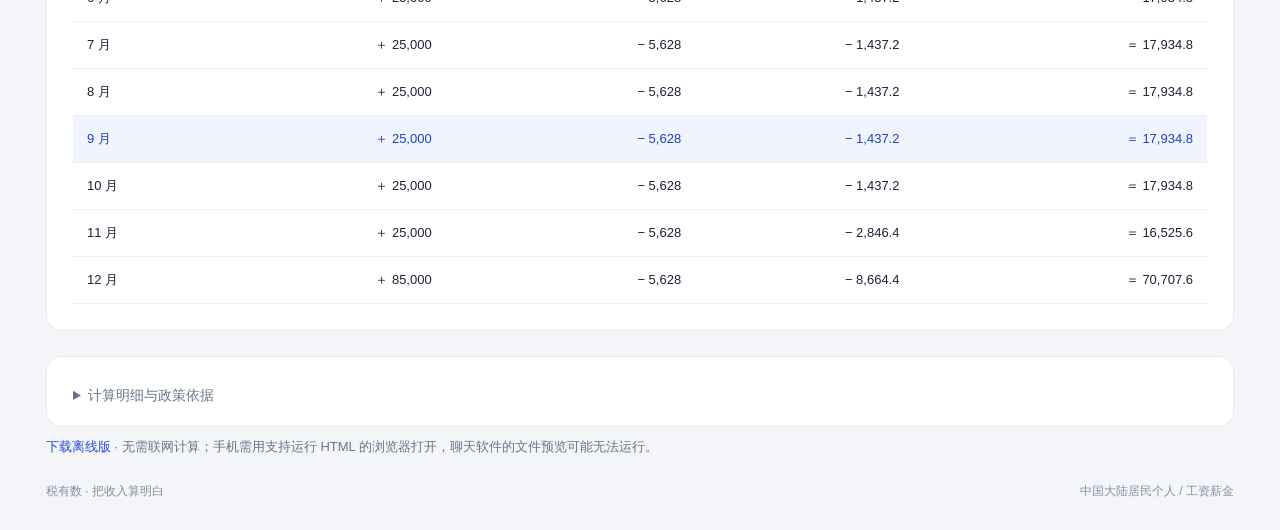
==== commit 21592962: "Display amounts and percentages with at most one decimal" ====
--- a/index.html
+++ b/index.html
@@ -1,8 +1,8 @@
 <!doctype html>
-<html lang="zh-CN"><head><meta charset="utf-8"><meta name="viewport" content="width=device-width,initial-scale=1"><title>税有数 · 中国个税计算器</title><meta name="description" content="计算中国居民工资薪金全年个税与月度累计预扣，比较年终奖计税方案，配置专项附加扣除。"><link rel="icon" type="image/svg+xml" href="data:image/svg+xml,%3Csvg xmlns='http://www.w3.org/2000/svg' viewBox='0 0 32 32'%3E%3Crect width='32' height='32' rx='8' fill='%232749dc'/%3E%3Cpath d='M9 9h14M9 15h5m4 0h5M9 21h5m4 0h5' stroke='white' stroke-width='3'/%3E%3C/svg%3E"><link rel="stylesheet" href="style.css?v=21"></head>
+<html lang="zh-CN"><head><meta charset="utf-8"><meta name="viewport" content="width=device-width,initial-scale=1"><title>税有数 · 中国个税计算器</title><meta name="description" content="计算中国居民工资薪金全年个税与月度累计预扣，比较年终奖计税方案，配置专项附加扣除。"><link rel="icon" type="image/svg+xml" href="data:image/svg+xml,%3Csvg xmlns='http://www.w3.org/2000/svg' viewBox='0 0 32 32'%3E%3Crect width='32' height='32' rx='8' fill='%232749dc'/%3E%3Cpath d='M9 9h14M9 15h5m4 0h5M9 21h5m4 0h5' stroke='white' stroke-width='3'/%3E%3C/svg%3E"><link rel="stylesheet" href="style.css?v=22"></head>
 <body><header><div class="brand"><span class="logo">税</span><strong>税有数</strong><span class="brand-sub">中国个税计算器</span></div><a href="#rules">计算规则 ↗</a></header>
 <main><div class="intro"><div><div class="eyebrow">PERSONAL INCOME TAX</div><h1>每一笔收入，心中有数。</h1><p>从全年到每月，看清个税与实际到手收入。</p></div><span class="year-tag">2026 纳税年度</span></div>
 <div class="workspace"><section class="card inputs"><div class="section-title"><h2><span>01</span> 收入与奖金</h2><span class="muted">人民币 / 元</span></div><div class="segmented" id="input-mode"><button type="button" data-mode="annual" aria-pressed="true">全年收入</button><button type="button" data-mode="monthly" aria-pressed="false">逐月输入</button></div><div id="annual-input"><label for="annual">全年税前工资 <small>不含下方年终奖</small></label><div class="money-input"><span>¥</span><input id="annual" type="number" min="0" max="1000000000" step="0.01" value="300000"></div><p class="hint">全年模式按 12 个月均分；收入有波动时请逐月输入。</p></div><div id="monthly-input" hidden></div><div class="two-col"><div><label for="bonus">全年一次性奖金</label><div class="money-input"><span>¥</span><input id="bonus" type="number" min="0" max="1000000000" step="0.01" value="60000"></div></div><div><label for="bonus-month">奖金发放月份</label><select id="bonus-month"><option value="11">12 月</option></select></div></div><label for="method">奖金计税方式</label><select id="method"><option value="auto">自动选择更省税的方式</option><option value="separate">年终奖单独计税</option><option value="merged">并入全年综合所得</option></select><p class="hint">单独计税每人每年仅限一次。季度奖、月度绩效等请计入工资。</p><section id="comparison" class="bonus-comparison"></section><div id="deductions"></div></section>
-<div class="results"><section class="net-card"><div class="net-heading"><span>税后可得 · 含预计退补税</span><span class="pill">实时测算</span></div><div class="net-value" id="net">¥ 0.00</div><p>退补税通常次年发生。</p><div class="net-bottom"><div>全年应纳个税<strong id="total-tax">¥ 0.00</strong></div><div>实际税负率<strong id="effective">0%</strong></div></div></section><section class="card" id="breakdown"></section></div></div>
+<div class="results"><section class="net-card"><div class="net-heading"><span>税后可得 · 含预计退补税</span><span class="pill">实时测算</span></div><div class="net-value" id="net">¥ 0</div><p>退补税通常次年发生。</p><div class="net-bottom"><div>全年应纳个税<strong id="total-tax">¥ 0</strong></div><div>实际税负率<strong id="effective">0%</strong></div></div></section><section class="card" id="breakdown"></section></div></div>
 <section class="card monthly-card"><div class="section-title"><h2><span>03</span> 月度扣税明细</h2><label class="month-select">查看月份 <select id="selected-month"></select></label></div><div id="month-summary"></div><h3 class="chart-title">每月扣税（元）</h3><div class="chart" id="chart" aria-label="十二个月预扣个税"></div><div class="table-wrap"><table><thead><tr><th>月份</th><th>税前收入</th><th>社保公积金</th><th>累计应税所得</th><th>工资预扣税</th><th>奖金单独税</th><th>副业预扣估算</th><th>税后收入</th><th>公积金提取</th><th>预计到账现金</th></tr></thead><tbody id="rows"></tbody></table></div></section>
-<section class="card rules" id="rules"><h2>计算过程与政策依据</h2><div id="formula"></div><details><summary>适用范围与计算假设</summary><p>适用于中国大陆居民个人、同一单位全年连续任职的工资薪金与一笔符合规定的全年一次性奖金。副业入口覆盖居民劳务报酬、稿酬、特许权使用费；股权入口仅覆盖单位确认符合单独计税条件的股权激励。暂不覆盖经营所得、境外所得、非居民、特殊减免税，以及符合条件的直接减除全年 6 万元等特殊预扣办法。换单位或年中入职可切换实际已扣税核对模式；不模拟多单位扣缴。实际扣缴取决于单位申报记录。</p><p>全年税额为按当前输入测算的法定税额；月度税额为模拟预扣。默认退补税基于模拟；启用实际已扣税时按填写记录核对，满足确认条件时提示汇算免补税。可支配收入不扣日常房租、子女教育、医疗等生活支出；专项附加扣除只是减少应税所得，不是等额返现。个人养老金领取环节的税款不在本次测算中。</p><p>输入仅在当前网页内存中参与运算，刷新即恢复示例；不保存或上传收入数据。默认数值为演示数据，请按真实情况填写。</p></details><details><summary>税率表与官方政策来源 · 核验于 2026-09-20</summary><div id="rate-table"></div><ul><li><a target="_blank" rel="noopener" href="https://www.chinatax.gov.cn/chinatax/n810341/n810760/c3959585/content.html">国家税务总局：工资薪金累计预扣法与税率表</a></li><li><a target="_blank" rel="noopener" href="https://fgk.chinatax.gov.cn/zcfgk/c102416/c5211524/content.html">全年一次性奖金政策（执行至 2027 年 12 月 31 日）</a></li><li><a target="_blank" rel="noopener" href="https://www.chinatax.gov.cn/chinatax/n810219/n810744/n3752930/n3752974/c3963375/content.html">专项附加扣除暂行办法（结合下方提高标准通知）</a></li><li><a target="_blank" rel="noopener" href="https://www.gov.cn/zhengce/202309/content_6901403.htm">2023 年提高“一老一小”扣除标准</a></li><li><a target="_blank" rel="noopener" href="https://fgk.chinatax.gov.cn/zcfgk/c100016/c5237114/content.html">个人养老金每年 12,000 元限额与申报方式</a></li></ul></details><p class="hint">本工具用于个人测算，不代替个人所得税 App 的申报与税务机关核定。</p></section><section class="card rules"><h2>租房提取政策来源 · 核验于 2026-09-20</h2><p>预设覆盖普通租房。多子女、新市民、青年、保障房等优惠可能不同，可选择已核准额度填写。广州备案租房需填写中心核准上限；北京与广州简化方式的 2,000 元都是上限，不是最低到账保障。</p><p><a href="https://gjj.beijing.gov.cn/web/zwgk61/2024zcwj/436433464/436433466/436439104/index.html" target="_blank" rel="noopener">北京租房提取</a> · <a href="https://www.shzfgjj.cn/html/newxxgk/zcwj/gfxwj/224701.html" target="_blank" rel="noopener">上海租赁提取</a> · <a href="https://www.gz.gov.cn/gfxwj/sbmgfxwj/gzzfgjjglzx/content/post_9994206.html" target="_blank" rel="noopener">广州提取额度调整</a> · <a href="https://www.sz.gov.cn/cn/xxgk/zfxxgj/zwdt/content/post_12745504.html" target="_blank" rel="noopener">深圳租房提取</a></p><p>公积金提取属于账户资金转出，不增加本工具的应税工资，不改变租金专项附加扣除。全年到账现金按本年月度预扣税计算，汇算退补税通常次年发生，不提前计入本年现金。提取明细包含直付房东部分，到账现金只包含转入本人银行卡部分。</p></section><p class="hint"><a href="offline.html" download="税有数-离线版.html">下载离线版</a> · 无需联网计算；手机需用支持运行 HTML 的浏览器打开，聊天软件的文件预览可能无法运行。</p><footer><span>税有数 · 把收入算明白</span><span>中国大陆居民个人 / 工资薪金</span></footer></main><script type="module" src="app.mjs?v=21"></script></body></html>
+<section class="card rules" id="rules"><h2>计算过程与政策依据</h2><div id="formula"></div><details><summary>适用范围与计算假设</summary><p>适用于中国大陆居民个人、同一单位全年连续任职的工资薪金与一笔符合规定的全年一次性奖金。副业入口覆盖居民劳务报酬、稿酬、特许权使用费；股权入口仅覆盖单位确认符合单独计税条件的股权激励。暂不覆盖经营所得、境外所得、非居民、特殊减免税，以及符合条件的直接减除全年 6 万元等特殊预扣办法。换单位或年中入职可切换实际已扣税核对模式；不模拟多单位扣缴。实际扣缴取决于单位申报记录。</p><p>全年税额为按当前输入测算的法定税额；月度税额为模拟预扣。默认退补税基于模拟；启用实际已扣税时按填写记录核对，满足确认条件时提示汇算免补税。可支配收入不扣日常房租、子女教育、医疗等生活支出；专项附加扣除只是减少应税所得，不是等额返现。个人养老金领取环节的税款不在本次测算中。</p><p>输入仅在当前网页内存中参与运算，刷新即恢复示例；不保存或上传收入数据。默认数值为演示数据，请按真实情况填写。</p></details><details><summary>税率表与官方政策来源 · 核验于 2026-09-20</summary><div id="rate-table"></div><ul><li><a target="_blank" rel="noopener" href="https://www.chinatax.gov.cn/chinatax/n810341/n810760/c3959585/content.html">国家税务总局：工资薪金累计预扣法与税率表</a></li><li><a target="_blank" rel="noopener" href="https://fgk.chinatax.gov.cn/zcfgk/c102416/c5211524/content.html">全年一次性奖金政策（执行至 2027 年 12 月 31 日）</a></li><li><a target="_blank" rel="noopener" href="https://www.chinatax.gov.cn/chinatax/n810219/n810744/n3752930/n3752974/c3963375/content.html">专项附加扣除暂行办法（结合下方提高标准通知）</a></li><li><a target="_blank" rel="noopener" href="https://www.gov.cn/zhengce/202309/content_6901403.htm">2023 年提高“一老一小”扣除标准</a></li><li><a target="_blank" rel="noopener" href="https://fgk.chinatax.gov.cn/zcfgk/c100016/c5237114/content.html">个人养老金每年 12,000 元限额与申报方式</a></li></ul></details><p class="hint">本工具用于个人测算，不代替个人所得税 App 的申报与税务机关核定。</p></section><section class="card rules"><h2>租房提取政策来源 · 核验于 2026-09-20</h2><p>预设覆盖普通租房。多子女、新市民、青年、保障房等优惠可能不同，可选择已核准额度填写。广州备案租房需填写中心核准上限；北京与广州简化方式的 2,000 元都是上限，不是最低到账保障。</p><p><a href="https://gjj.beijing.gov.cn/web/zwgk61/2024zcwj/436433464/436433466/436439104/index.html" target="_blank" rel="noopener">北京租房提取</a> · <a href="https://www.shzfgjj.cn/html/newxxgk/zcwj/gfxwj/224701.html" target="_blank" rel="noopener">上海租赁提取</a> · <a href="https://www.gz.gov.cn/gfxwj/sbmgfxwj/gzzfgjjglzx/content/post_9994206.html" target="_blank" rel="noopener">广州提取额度调整</a> · <a href="https://www.sz.gov.cn/cn/xxgk/zfxxgj/zwdt/content/post_12745504.html" target="_blank" rel="noopener">深圳租房提取</a></p><p>公积金提取属于账户资金转出，不增加本工具的应税工资，不改变租金专项附加扣除。全年到账现金按本年月度预扣税计算，汇算退补税通常次年发生，不提前计入本年现金。提取明细包含直付房东部分，到账现金只包含转入本人银行卡部分。</p></section><p class="hint"><a href="offline.html" download="税有数-离线版.html">下载离线版</a> · 无需联网计算；手机需用支持运行 HTML 的浏览器打开，聊天软件的文件预览可能无法运行。</p><footer><span>税有数 · 把收入算明白</span><span>中国大陆居民个人 / 工资薪金</span></footer></main><script type="module" src="app.mjs?v=22"></script></body></html>
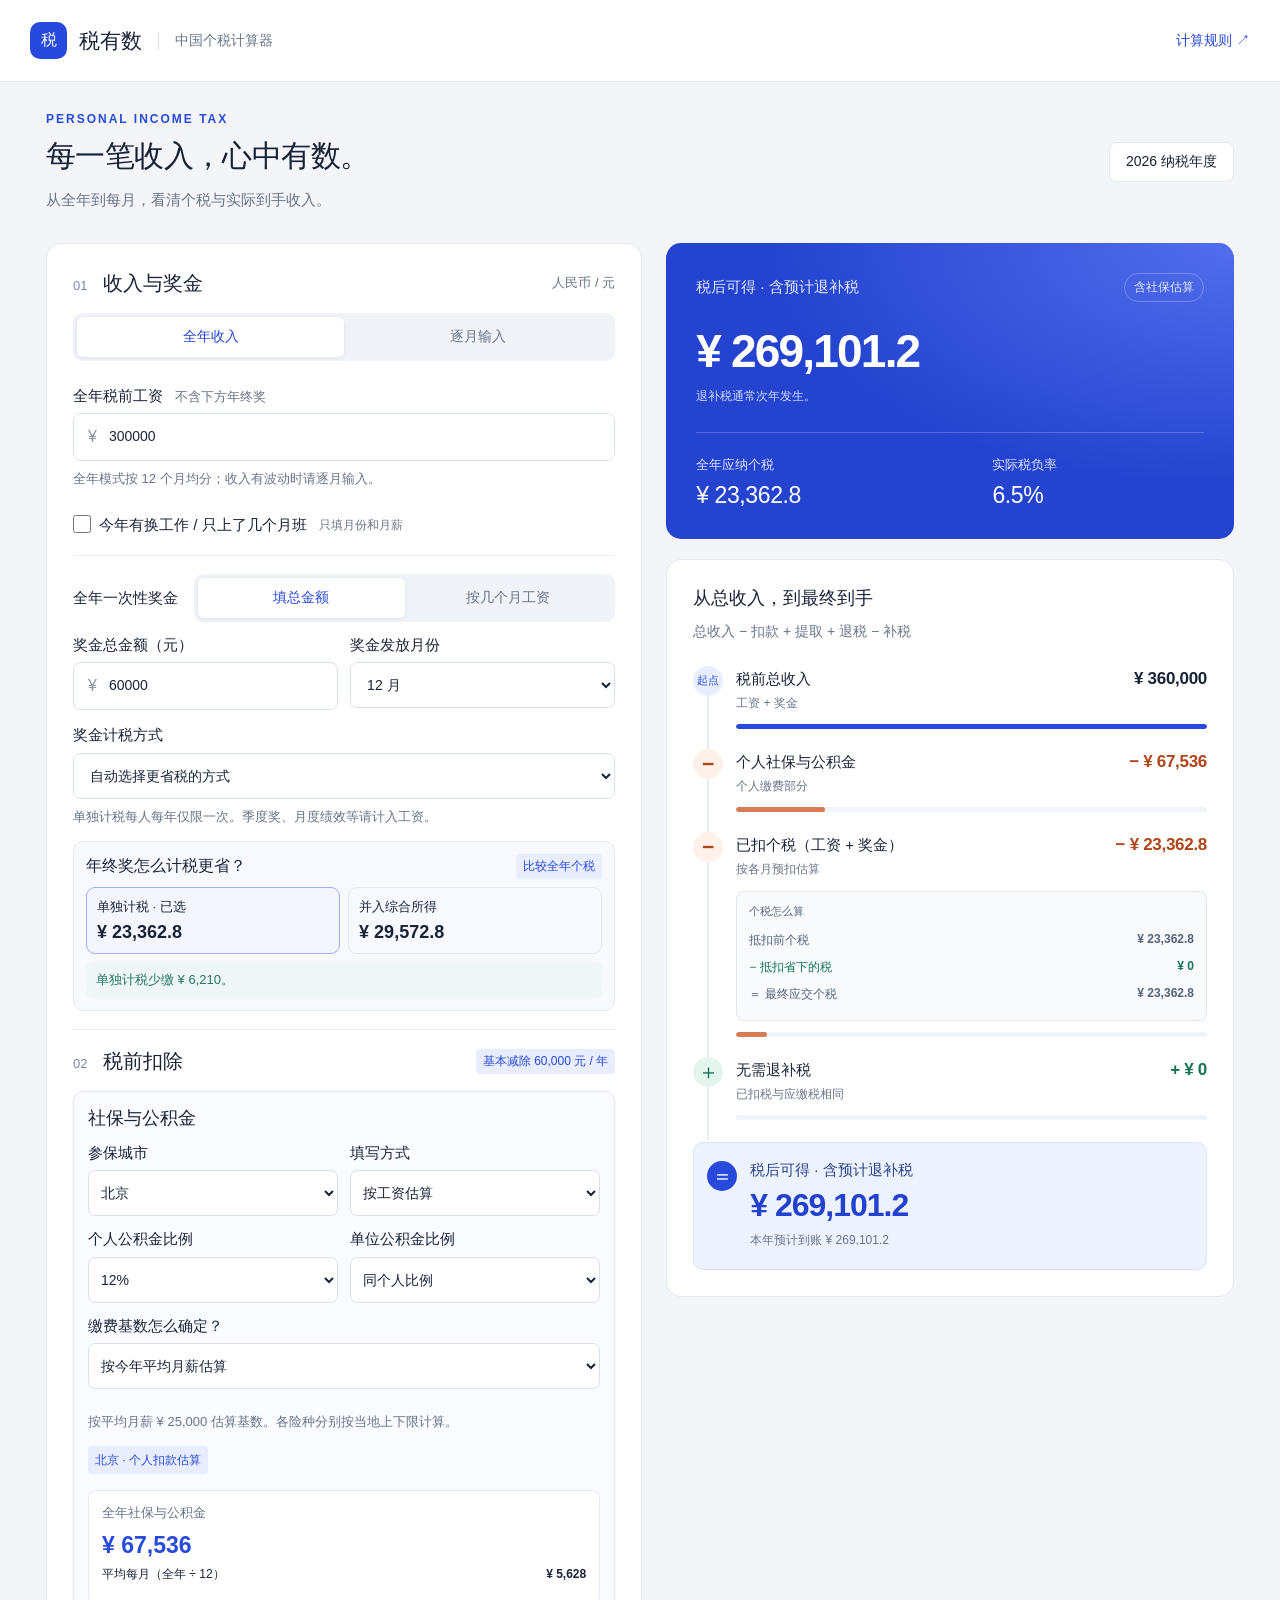
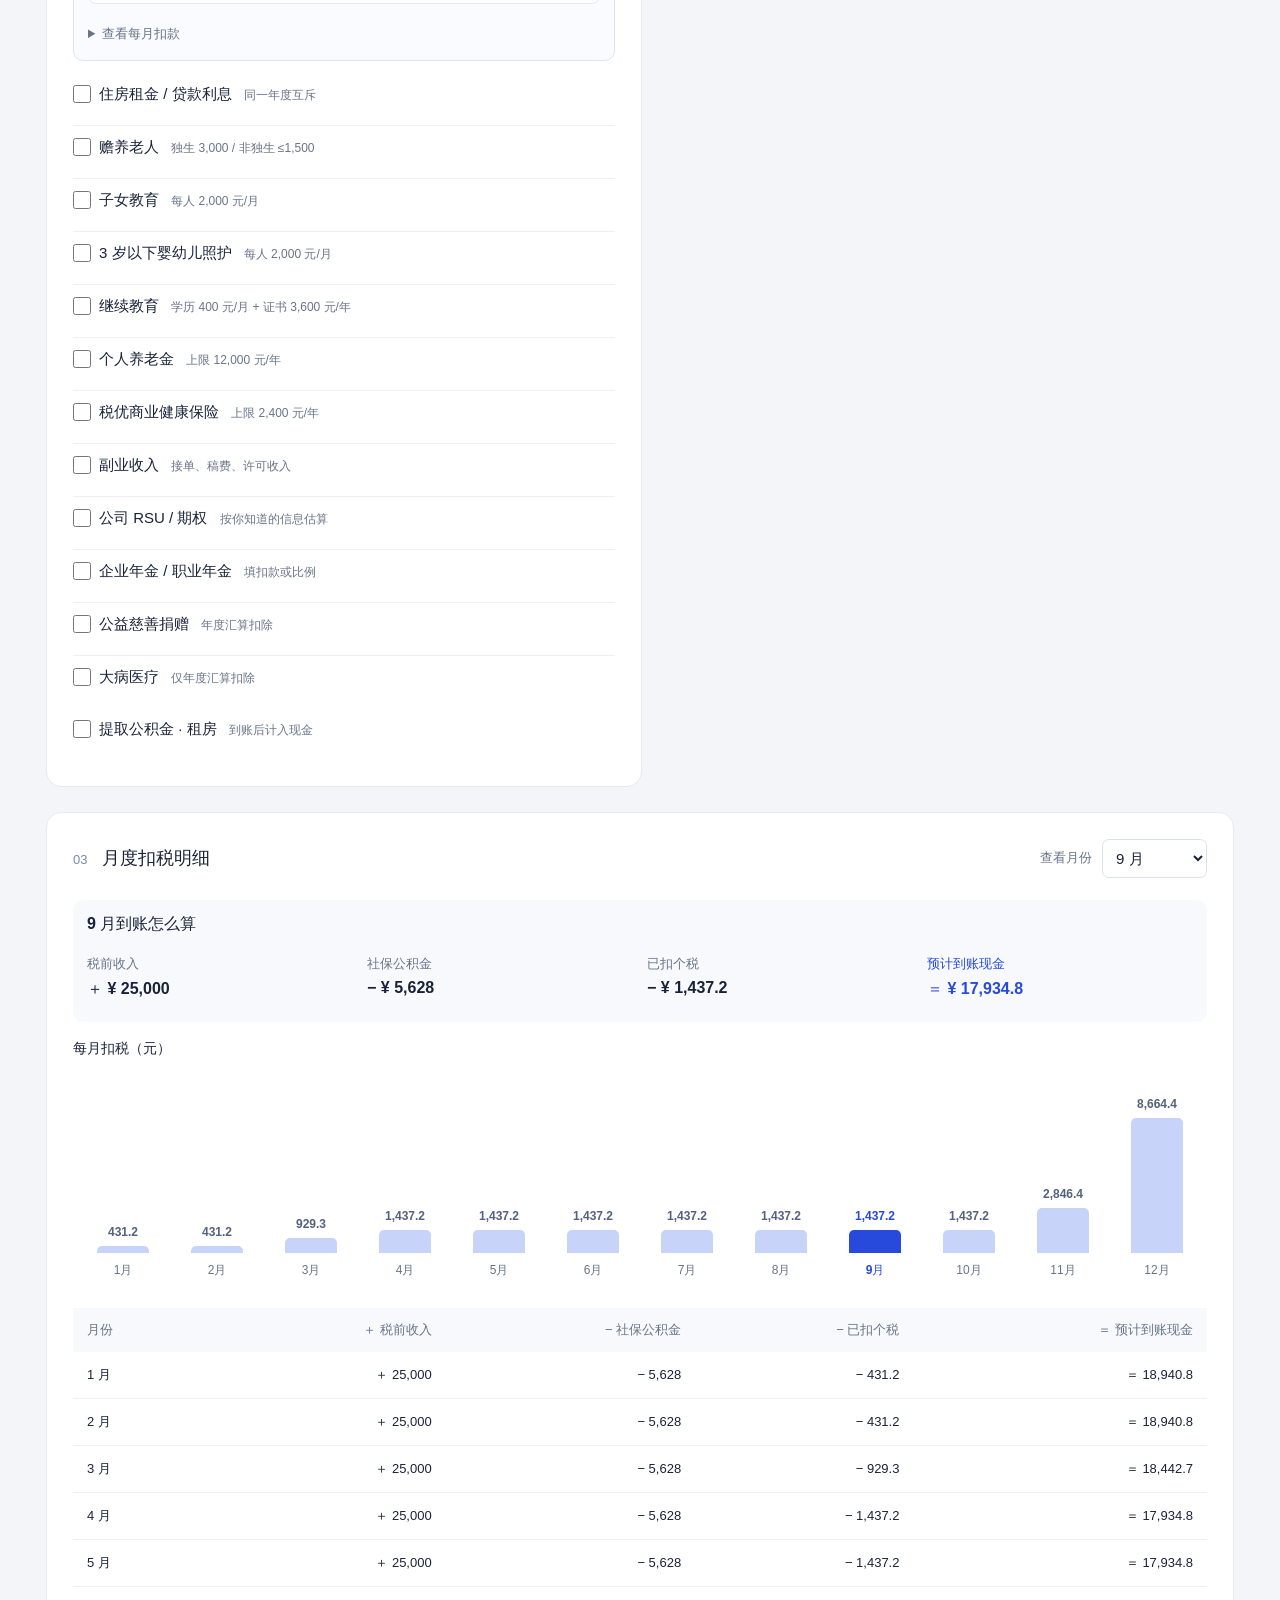
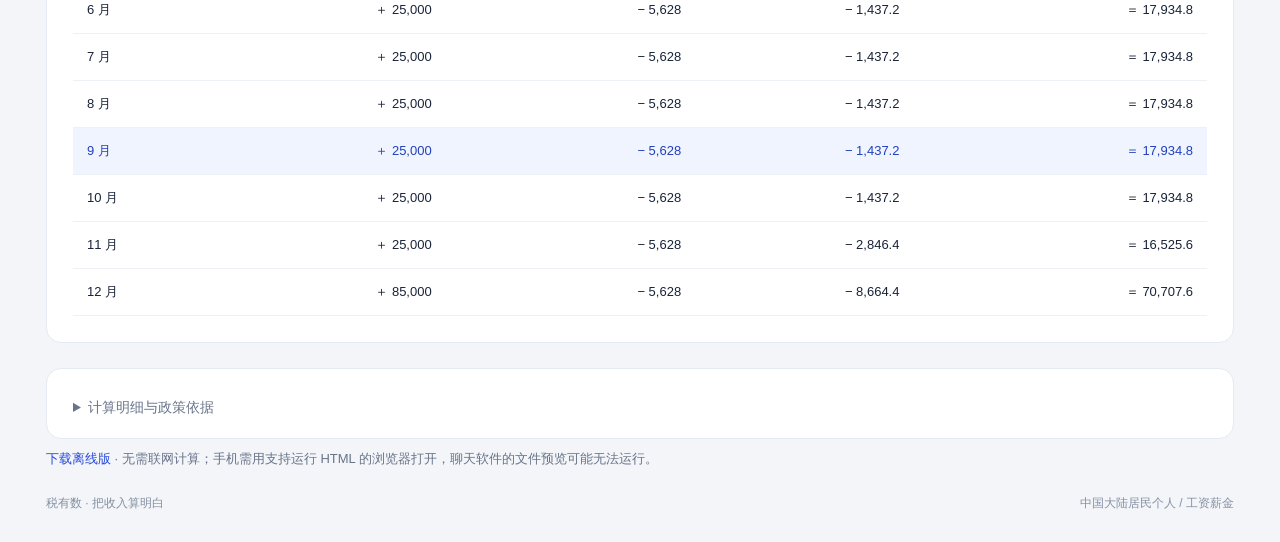
==== commit 3d620e36: "Unify form typography and prevent narrow mobile captions" ====
--- a/index.html
+++ b/index.html
@@ -1,8 +1,8 @@
 <!doctype html>
-<html lang="zh-CN"><head><meta charset="utf-8"><meta name="viewport" content="width=device-width,initial-scale=1"><title>税有数 · 中国个税计算器</title><meta name="description" content="计算中国居民工资薪金全年个税与月度累计预扣，比较年终奖计税方案，配置专项附加扣除。"><link rel="icon" type="image/svg+xml" href="data:image/svg+xml,%3Csvg xmlns='http://www.w3.org/2000/svg' viewBox='0 0 32 32'%3E%3Crect width='32' height='32' rx='8' fill='%232749dc'/%3E%3Cpath d='M9 9h14M9 15h5m4 0h5M9 21h5m4 0h5' stroke='white' stroke-width='3'/%3E%3C/svg%3E"><link rel="stylesheet" href="style.css?v=22"></head>
+<html lang="zh-CN"><head><meta charset="utf-8"><meta name="viewport" content="width=device-width,initial-scale=1"><title>税有数 · 中国个税计算器</title><meta name="description" content="计算中国居民工资薪金全年个税与月度累计预扣，比较年终奖计税方案，配置专项附加扣除。"><link rel="icon" type="image/svg+xml" href="data:image/svg+xml,%3Csvg xmlns='http://www.w3.org/2000/svg' viewBox='0 0 32 32'%3E%3Crect width='32' height='32' rx='8' fill='%232749dc'/%3E%3Cpath d='M9 9h14M9 15h5m4 0h5M9 21h5m4 0h5' stroke='white' stroke-width='3'/%3E%3C/svg%3E"><link rel="stylesheet" href="style.css?v=23"></head>
 <body><header><div class="brand"><span class="logo">税</span><strong>税有数</strong><span class="brand-sub">中国个税计算器</span></div><a href="#rules">计算规则 ↗</a></header>
 <main><div class="intro"><div><div class="eyebrow">PERSONAL INCOME TAX</div><h1>每一笔收入，心中有数。</h1><p>从全年到每月，看清个税与实际到手收入。</p></div><span class="year-tag">2026 纳税年度</span></div>
 <div class="workspace"><section class="card inputs"><div class="section-title"><h2><span>01</span> 收入与奖金</h2><span class="muted">人民币 / 元</span></div><div class="segmented" id="input-mode"><button type="button" data-mode="annual" aria-pressed="true">全年收入</button><button type="button" data-mode="monthly" aria-pressed="false">逐月输入</button></div><div id="annual-input"><label for="annual">全年税前工资 <small>不含下方年终奖</small></label><div class="money-input"><span>¥</span><input id="annual" type="number" min="0" max="1000000000" step="0.01" value="300000"></div><p class="hint">全年模式按 12 个月均分；收入有波动时请逐月输入。</p></div><div id="monthly-input" hidden></div><div class="two-col"><div><label for="bonus">全年一次性奖金</label><div class="money-input"><span>¥</span><input id="bonus" type="number" min="0" max="1000000000" step="0.01" value="60000"></div></div><div><label for="bonus-month">奖金发放月份</label><select id="bonus-month"><option value="11">12 月</option></select></div></div><label for="method">奖金计税方式</label><select id="method"><option value="auto">自动选择更省税的方式</option><option value="separate">年终奖单独计税</option><option value="merged">并入全年综合所得</option></select><p class="hint">单独计税每人每年仅限一次。季度奖、月度绩效等请计入工资。</p><section id="comparison" class="bonus-comparison"></section><div id="deductions"></div></section>
 <div class="results"><section class="net-card"><div class="net-heading"><span>税后可得 · 含预计退补税</span><span class="pill">实时测算</span></div><div class="net-value" id="net">¥ 0</div><p>退补税通常次年发生。</p><div class="net-bottom"><div>全年应纳个税<strong id="total-tax">¥ 0</strong></div><div>实际税负率<strong id="effective">0%</strong></div></div></section><section class="card" id="breakdown"></section></div></div>
 <section class="card monthly-card"><div class="section-title"><h2><span>03</span> 月度扣税明细</h2><label class="month-select">查看月份 <select id="selected-month"></select></label></div><div id="month-summary"></div><h3 class="chart-title">每月扣税（元）</h3><div class="chart" id="chart" aria-label="十二个月预扣个税"></div><div class="table-wrap"><table><thead><tr><th>月份</th><th>税前收入</th><th>社保公积金</th><th>累计应税所得</th><th>工资预扣税</th><th>奖金单独税</th><th>副业预扣估算</th><th>税后收入</th><th>公积金提取</th><th>预计到账现金</th></tr></thead><tbody id="rows"></tbody></table></div></section>
-<section class="card rules" id="rules"><h2>计算过程与政策依据</h2><div id="formula"></div><details><summary>适用范围与计算假设</summary><p>适用于中国大陆居民个人、同一单位全年连续任职的工资薪金与一笔符合规定的全年一次性奖金。副业入口覆盖居民劳务报酬、稿酬、特许权使用费；股权入口仅覆盖单位确认符合单独计税条件的股权激励。暂不覆盖经营所得、境外所得、非居民、特殊减免税，以及符合条件的直接减除全年 6 万元等特殊预扣办法。换单位或年中入职可切换实际已扣税核对模式；不模拟多单位扣缴。实际扣缴取决于单位申报记录。</p><p>全年税额为按当前输入测算的法定税额；月度税额为模拟预扣。默认退补税基于模拟；启用实际已扣税时按填写记录核对，满足确认条件时提示汇算免补税。可支配收入不扣日常房租、子女教育、医疗等生活支出；专项附加扣除只是减少应税所得，不是等额返现。个人养老金领取环节的税款不在本次测算中。</p><p>输入仅在当前网页内存中参与运算，刷新即恢复示例；不保存或上传收入数据。默认数值为演示数据，请按真实情况填写。</p></details><details><summary>税率表与官方政策来源 · 核验于 2026-09-20</summary><div id="rate-table"></div><ul><li><a target="_blank" rel="noopener" href="https://www.chinatax.gov.cn/chinatax/n810341/n810760/c3959585/content.html">国家税务总局：工资薪金累计预扣法与税率表</a></li><li><a target="_blank" rel="noopener" href="https://fgk.chinatax.gov.cn/zcfgk/c102416/c5211524/content.html">全年一次性奖金政策（执行至 2027 年 12 月 31 日）</a></li><li><a target="_blank" rel="noopener" href="https://www.chinatax.gov.cn/chinatax/n810219/n810744/n3752930/n3752974/c3963375/content.html">专项附加扣除暂行办法（结合下方提高标准通知）</a></li><li><a target="_blank" rel="noopener" href="https://www.gov.cn/zhengce/202309/content_6901403.htm">2023 年提高“一老一小”扣除标准</a></li><li><a target="_blank" rel="noopener" href="https://fgk.chinatax.gov.cn/zcfgk/c100016/c5237114/content.html">个人养老金每年 12,000 元限额与申报方式</a></li></ul></details><p class="hint">本工具用于个人测算，不代替个人所得税 App 的申报与税务机关核定。</p></section><section class="card rules"><h2>租房提取政策来源 · 核验于 2026-09-20</h2><p>预设覆盖普通租房。多子女、新市民、青年、保障房等优惠可能不同，可选择已核准额度填写。广州备案租房需填写中心核准上限；北京与广州简化方式的 2,000 元都是上限，不是最低到账保障。</p><p><a href="https://gjj.beijing.gov.cn/web/zwgk61/2024zcwj/436433464/436433466/436439104/index.html" target="_blank" rel="noopener">北京租房提取</a> · <a href="https://www.shzfgjj.cn/html/newxxgk/zcwj/gfxwj/224701.html" target="_blank" rel="noopener">上海租赁提取</a> · <a href="https://www.gz.gov.cn/gfxwj/sbmgfxwj/gzzfgjjglzx/content/post_9994206.html" target="_blank" rel="noopener">广州提取额度调整</a> · <a href="https://www.sz.gov.cn/cn/xxgk/zfxxgj/zwdt/content/post_12745504.html" target="_blank" rel="noopener">深圳租房提取</a></p><p>公积金提取属于账户资金转出，不增加本工具的应税工资，不改变租金专项附加扣除。全年到账现金按本年月度预扣税计算，汇算退补税通常次年发生，不提前计入本年现金。提取明细包含直付房东部分，到账现金只包含转入本人银行卡部分。</p></section><p class="hint"><a href="offline.html" download="税有数-离线版.html">下载离线版</a> · 无需联网计算；手机需用支持运行 HTML 的浏览器打开，聊天软件的文件预览可能无法运行。</p><footer><span>税有数 · 把收入算明白</span><span>中国大陆居民个人 / 工资薪金</span></footer></main><script type="module" src="app.mjs?v=22"></script></body></html>
+<section class="card rules" id="rules"><h2>计算过程与政策依据</h2><div id="formula"></div><details><summary>适用范围与计算假设</summary><p>适用于中国大陆居民个人、同一单位全年连续任职的工资薪金与一笔符合规定的全年一次性奖金。副业入口覆盖居民劳务报酬、稿酬、特许权使用费；股权入口仅覆盖单位确认符合单独计税条件的股权激励。暂不覆盖经营所得、境外所得、非居民、特殊减免税，以及符合条件的直接减除全年 6 万元等特殊预扣办法。换单位或年中入职可切换实际已扣税核对模式；不模拟多单位扣缴。实际扣缴取决于单位申报记录。</p><p>全年税额为按当前输入测算的法定税额；月度税额为模拟预扣。默认退补税基于模拟；启用实际已扣税时按填写记录核对，满足确认条件时提示汇算免补税。可支配收入不扣日常房租、子女教育、医疗等生活支出；专项附加扣除只是减少应税所得，不是等额返现。个人养老金领取环节的税款不在本次测算中。</p><p>输入仅在当前网页内存中参与运算，刷新即恢复示例；不保存或上传收入数据。默认数值为演示数据，请按真实情况填写。</p></details><details><summary>税率表与官方政策来源 · 核验于 2026-09-20</summary><div id="rate-table"></div><ul><li><a target="_blank" rel="noopener" href="https://www.chinatax.gov.cn/chinatax/n810341/n810760/c3959585/content.html">国家税务总局：工资薪金累计预扣法与税率表</a></li><li><a target="_blank" rel="noopener" href="https://fgk.chinatax.gov.cn/zcfgk/c102416/c5211524/content.html">全年一次性奖金政策（执行至 2027 年 12 月 31 日）</a></li><li><a target="_blank" rel="noopener" href="https://www.chinatax.gov.cn/chinatax/n810219/n810744/n3752930/n3752974/c3963375/content.html">专项附加扣除暂行办法（结合下方提高标准通知）</a></li><li><a target="_blank" rel="noopener" href="https://www.gov.cn/zhengce/202309/content_6901403.htm">2023 年提高“一老一小”扣除标准</a></li><li><a target="_blank" rel="noopener" href="https://fgk.chinatax.gov.cn/zcfgk/c100016/c5237114/content.html">个人养老金每年 12,000 元限额与申报方式</a></li></ul></details><p class="hint">本工具用于个人测算，不代替个人所得税 App 的申报与税务机关核定。</p></section><section class="card rules"><h2>租房提取政策来源 · 核验于 2026-09-20</h2><p>预设覆盖普通租房。多子女、新市民、青年、保障房等优惠可能不同，可选择已核准额度填写。广州备案租房需填写中心核准上限；北京与广州简化方式的 2,000 元都是上限，不是最低到账保障。</p><p><a href="https://gjj.beijing.gov.cn/web/zwgk61/2024zcwj/436433464/436433466/436439104/index.html" target="_blank" rel="noopener">北京租房提取</a> · <a href="https://www.shzfgjj.cn/html/newxxgk/zcwj/gfxwj/224701.html" target="_blank" rel="noopener">上海租赁提取</a> · <a href="https://www.gz.gov.cn/gfxwj/sbmgfxwj/gzzfgjjglzx/content/post_9994206.html" target="_blank" rel="noopener">广州提取额度调整</a> · <a href="https://www.sz.gov.cn/cn/xxgk/zfxxgj/zwdt/content/post_12745504.html" target="_blank" rel="noopener">深圳租房提取</a></p><p>公积金提取属于账户资金转出，不增加本工具的应税工资，不改变租金专项附加扣除。全年到账现金按本年月度预扣税计算，汇算退补税通常次年发生，不提前计入本年现金。提取明细包含直付房东部分，到账现金只包含转入本人银行卡部分。</p></section><p class="hint"><a href="offline.html" download="税有数-离线版.html">下载离线版</a> · 无需联网计算；手机需用支持运行 HTML 的浏览器打开，聊天软件的文件预览可能无法运行。</p><footer><span>税有数 · 把收入算明白</span><span>中国大陆居民个人 / 工资薪金</span></footer></main><script type="module" src="app.mjs?v=23"></script></body></html>
--- a/style.css
+++ b/style.css
@@ -94,3 +94,8 @@
 .month-cash-grid .month-cash-row.total>span{color:var(--blue)}
 @media(min-width:480px){.monthly-card>.section-title{flex-wrap:nowrap}.monthly-card .month-select{width:auto;justify-content:flex-end;white-space:nowrap}}
 @media(max-width:359px){.month-cash-grid{grid-template-columns:repeat(2,minmax(0,1fr));gap:8px}.month-cash-grid .month-cash-row strong{font-size:14px}#bonus-months-fields label{font-size:13px}}
+/* Field names remain larger than every editable value. */
+.inputs label,.inputs .compact-grid label,.inputs .social-panel .two-col label,#bonus-months-fields label,.inputs .deduction-top label,.inputs .bonus-input-title{font-size:15px;font-weight:500;line-height:1.5}
+.inputs input:not([type=checkbox]),.inputs select{font-size:14px}
+.inputs .deduction-top .deduction-name{display:inline-block;max-width:100%;vertical-align:middle}
+.inputs .deduction-top small{display:inline-block;max-width:100%;vertical-align:middle;white-space:normal;word-break:normal;overflow-wrap:normal}
